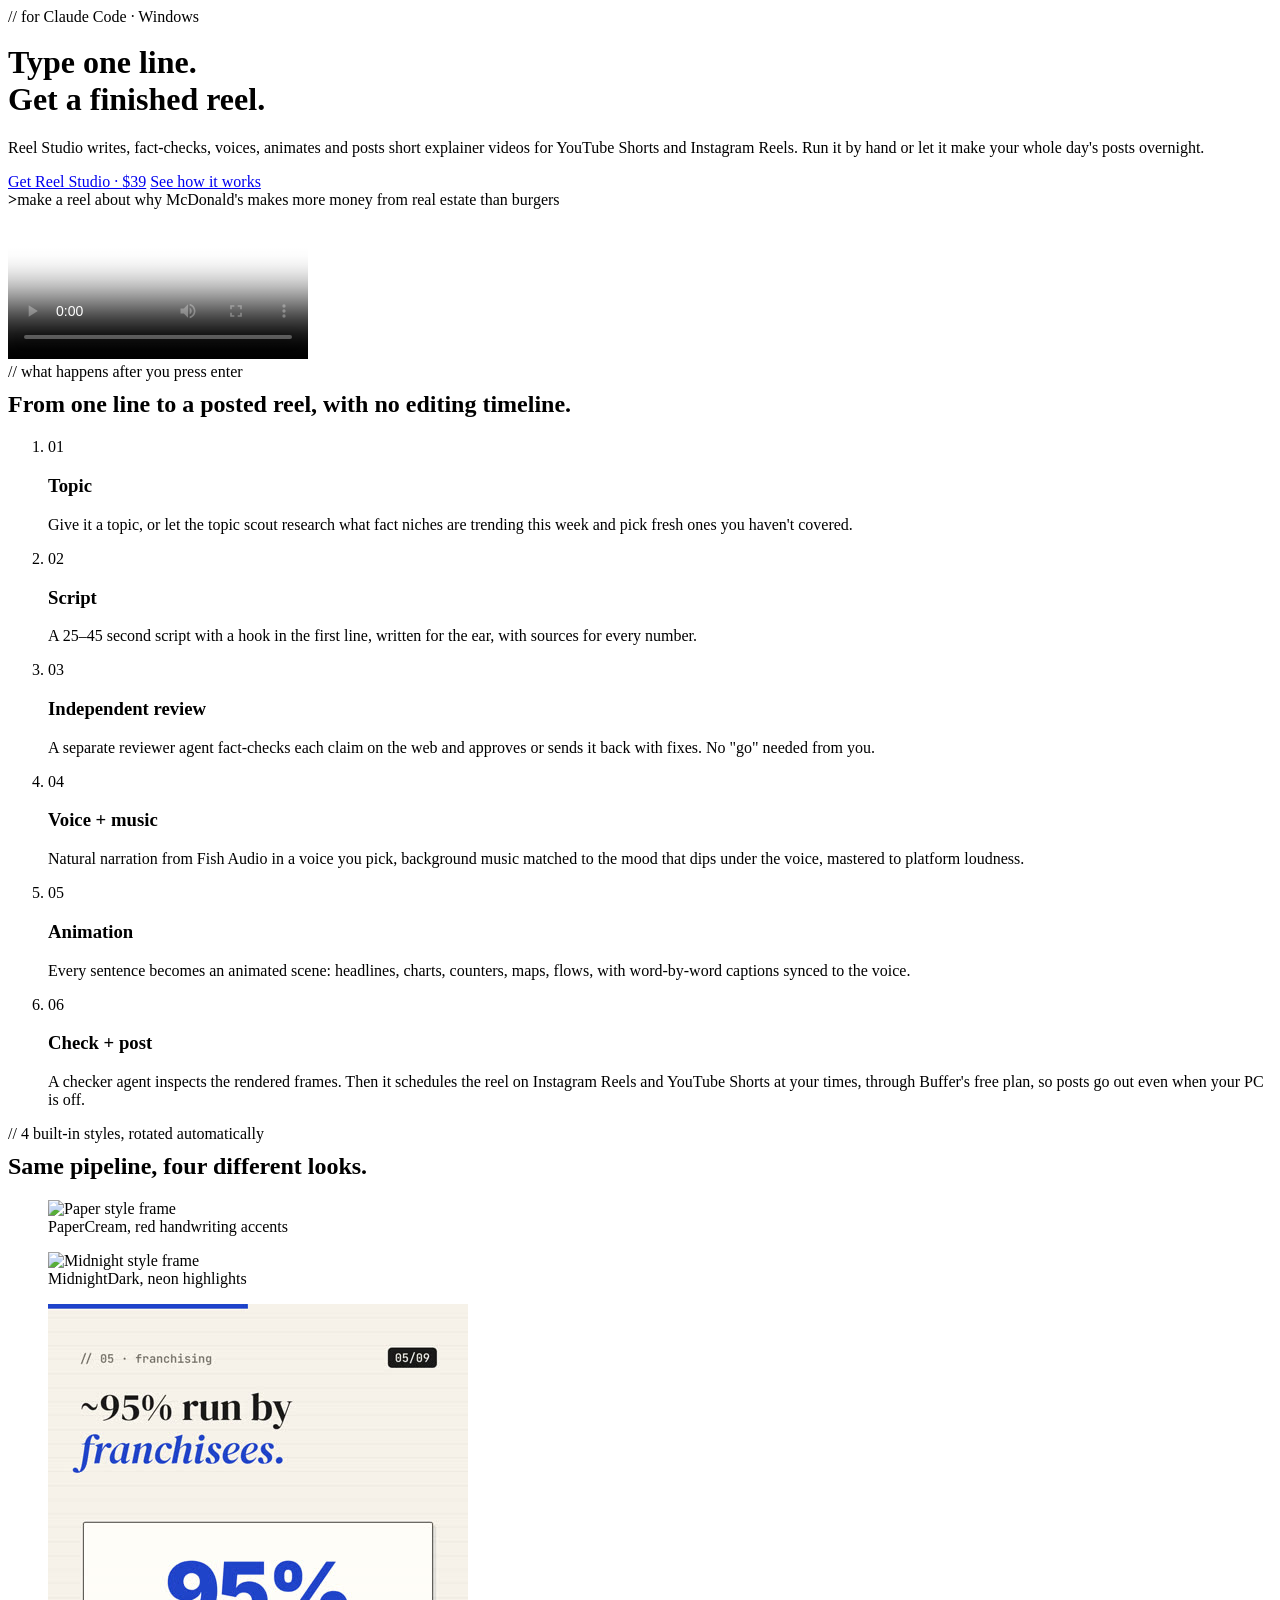
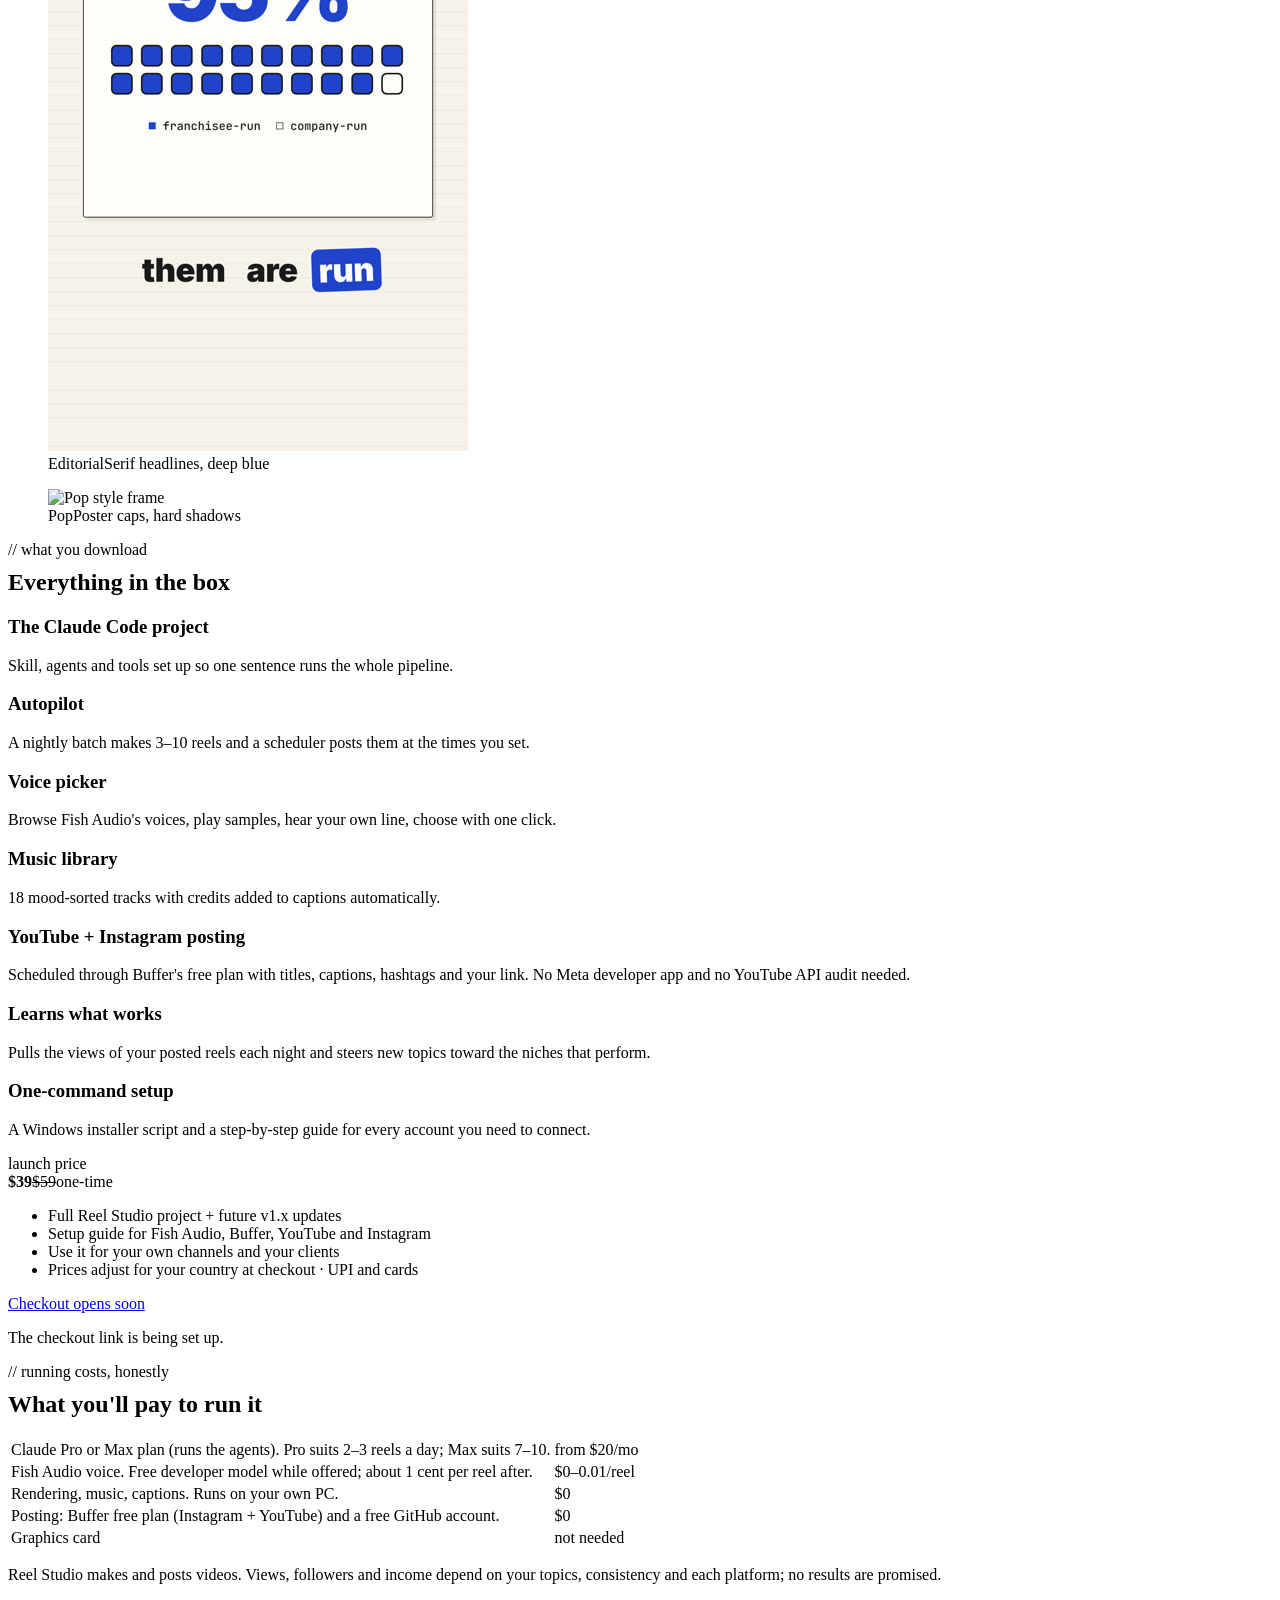
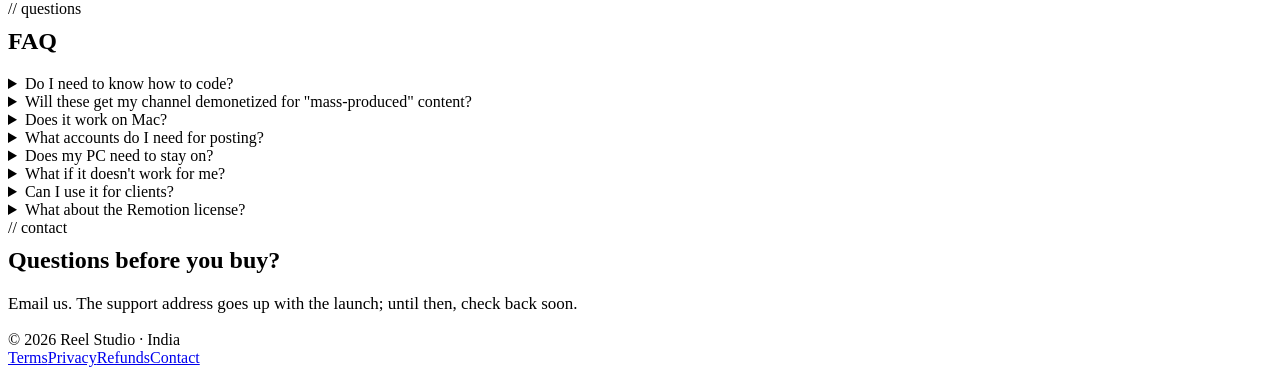
==== index.html @ 9bec73c4 "site: index.html" ====
<!doctype html>
<html lang="en">
<head>
<meta charset="utf-8">
<meta name="viewport" content="width=device-width, initial-scale=1, viewport-fit=cover">
<title>Reel Studio · one line in, finished reel out</title>
<meta name="description" content="A Claude Code system that writes, fact-checks, voices, animates and posts short explainer reels for YouTube Shorts and Instagram Reels.">
<link rel="preconnect" href="https://fonts.googleapis.com">
<link rel="stylesheet" href="https://fonts.googleapis.com/css2?family=Bricolage+Grotesque:opsz,wght@12..96,500;12..96,700;12..96,800&family=Figtree:wght@400;500;600&family=JetBrains+Mono:wght@500&display=swap">
<link rel="stylesheet" href="style.css">
</head>
<body>


<div class="wrap">
  <header class="hero">
    <div>
      <span class="tag">// for Claude Code · Windows</span>
      <h1 style="margin-top:18px">Type one line.<br>Get a <span class="hand">finished reel</span>.</h1>
      <p class="lede">Reel Studio writes, fact-checks, voices, animates and posts short explainer videos for YouTube Shorts and Instagram Reels. Run it by hand or let it make your whole day's posts overnight.</p>
      <div class="ctas">
        <a class="btn primary" id="buy" href="#pricing">Get Reel Studio · <span class="price-inline">$39</span></a>
        <a class="btn" href="#how">See how it works</a>
      </div>
      <div class="prompt"><b>&gt;</b><span>make a reel about why McDonald's makes more money from real estate than burgers</span></div>
    </div>
    <div class="phone" aria-label="Example reel made with Reel Studio">
      <video src="demo.mp4" poster="poster.jpg" controls playsinline preload="metadata"></video>
    </div>
  </header>

  <section id="how">
    <span class="mono">// what happens after you press enter</span>
    <h2 style="margin-top:10px">From one line to a posted reel, with no editing timeline.</h2>
    <ol class="steps">
      <li><span class="n">01</span><h3>Topic</h3><p>Give it a topic, or let the topic scout research what fact niches are trending this week and pick fresh ones you haven't covered.</p></li>
      <li><span class="n">02</span><h3>Script</h3><p>A 25–45 second script with a hook in the first line, written for the ear, with sources for every number.</p></li>
      <li><span class="n">03</span><h3>Independent review</h3><p>A separate reviewer agent fact-checks each claim on the web and approves or sends it back with fixes. No "go" needed from you.</p></li>
      <li><span class="n">04</span><h3>Voice + music</h3><p>Natural narration from Fish Audio in a voice you pick, background music matched to the mood that dips under the voice, mastered to platform loudness.</p></li>
      <li><span class="n">05</span><h3>Animation</h3><p>Every sentence becomes an animated scene: headlines, charts, counters, maps, flows, with word-by-word captions synced to the voice.</p></li>
      <li><span class="n">06</span><h3>Check + post</h3><p>A checker agent inspects the rendered frames. Then it schedules the reel on Instagram Reels and YouTube Shorts at your times, through Buffer's free plan, so posts go out even when your PC is off.</p></li>
    </ol>
  </section>

  <section>
    <span class="mono">// 4 built-in styles, rotated automatically</span>
    <h2 style="margin-top:10px">Same pipeline, four different looks.</h2>
    <div class="styles">
      <figure><img alt="Paper style frame" src="paper.jpg" loading="lazy"><figcaption>Paper<span>Cream, red handwriting accents</span></figcaption></figure>
      <figure><img alt="Midnight style frame" src="midnight.jpg" loading="lazy"><figcaption>Midnight<span>Dark, neon highlights</span></figcaption></figure>
      <figure><img alt="Editorial style frame" src="editorial.jpg" loading="lazy"><figcaption>Editorial<span>Serif headlines, deep blue</span></figcaption></figure>
      <figure><img alt="Pop style frame" src="pop.jpg" loading="lazy"><figcaption>Pop<span>Poster caps, hard shadows</span></figcaption></figure>
    </div>
  </section>

  <section>
    <span class="mono">// what you download</span>
    <h2 style="margin-top:10px">Everything in the box</h2>
    <div class="box">
      <div><h3>The Claude Code project</h3><p>Skill, agents and tools set up so one sentence runs the whole pipeline.</p></div>
      <div><h3>Autopilot</h3><p>A nightly batch makes 3–10 reels and a scheduler posts them at the times you set.</p></div>
      <div><h3>Voice picker</h3><p>Browse Fish Audio's voices, play samples, hear your own line, choose with one click.</p></div>
      <div><h3>Music library</h3><p>18 mood-sorted tracks with credits added to captions automatically.</p></div>
      <div><h3>YouTube + Instagram posting</h3><p>Scheduled through Buffer's free plan with titles, captions, hashtags and your link. No Meta developer app and no YouTube API audit needed.</p></div>
      <div><h3>Learns what works</h3><p>Pulls the views of your posted reels each night and steers new topics toward the niches that perform.</p></div>
      <div><h3>One-command setup</h3><p>A Windows installer script and a step-by-step guide for every account you need to connect.</p></div>
    </div>
  </section>

  <section id="pricing">
    <div class="price-wrap">
      <div class="card">
        <span class="tag">launch price</span>
        <div class="amount"><strong>$39</strong><s>$59</s><span class="note">one-time</span></div>
        <ul>
          <li>Full Reel Studio project + future v1.x updates</li>
          <li>Setup guide for Fish Audio, Buffer, YouTube and Instagram</li>
          <li>Use it for your own channels and your clients</li>
          <li>Prices adjust for your country at checkout · UPI and cards</li>
        </ul>
        <a class="btn primary" id="buy2" href="#pricing" style="justify-content:center">Get Reel Studio</a>
        <p class="note" id="buy-note">Secure checkout. Instant download after payment. <a href="refund.html">7-day refund policy</a>.</p>
      </div>
      <div>
        <span class="mono">// running costs, honestly</span>
        <h2 style="margin-top:10px">What you'll pay to run it</h2>
        <table class="costs">
          <tr><td>Claude Pro or Max plan (runs the agents). Pro suits 2–3 reels a day; Max suits 7–10.</td><td>from $20/mo</td></tr>
          <tr><td>Fish Audio voice. Free developer model while offered; about 1 cent per reel after.</td><td>$0–0.01/reel</td></tr>
          <tr><td>Rendering, music, captions. Runs on your own PC.</td><td>$0</td></tr>
          <tr><td>Posting: Buffer free plan (Instagram + YouTube) and a free GitHub account.</td><td>$0</td></tr>
          <tr><td>Graphics card</td><td>not needed</td></tr>
        </table>
        <p class="note" style="margin-top:16px">Reel Studio makes and posts videos. Views, followers and income depend on your topics, consistency and each platform; no results are promised.</p>
      </div>
    </div>
  </section>

  <section>
    <span class="mono">// questions</span>
    <h2 style="margin-top:10px">FAQ</h2>
    <div style="margin-top:20px">
      <details><summary>Do I need to know how to code?</summary><p>No. You run one setup script, paste a few keys, and talk to Claude Code in plain English. Knowing a little helps if you want to design your own scene styles.</p></details>
      <details><summary>Will these get my channel demonetized for "mass-produced" content?</summary><p>YouTube's inauthentic-content rules target templated, repetitive videos. Reel Studio researches each topic, rotates four visual styles, varies scene layouts and music, and has a reviewer reject weak or repeated scripts. Posting fewer, better reels on YouTube (3–4 a day) and more on Instagram is the default setting.</p></details>
      <details><summary>Does it work on Mac?</summary><p>Version 1 is built and tested for Windows 10/11. The core runs anywhere Node and Python run, but the installer and scheduler are Windows-only for now.</p></details>
      <details><summary>What accounts do I need for posting?</summary><p>A free Buffer account with your Instagram Professional (Creator or Business) account and YouTube channel connected, plus a free GitHub account that hosts the videos for Buffer to pick up. No Facebook developer app and no YouTube API audit.</p></details>
      <details><summary>Does my PC need to stay on?</summary><p>Only while the nightly batch makes the reels (about 20–40 minutes per reel). Buffer posts them later at your times, with your PC off.</p></details>
      <details><summary>What if it doesn't work for me?</summary><p>Email us and we'll help you get it running. If we can't, you get a full refund within 7 days of purchase. See the <a href="refund.html">refund policy</a>.</p></details>
      <details><summary>Can I use it for clients?</summary><p>Yes. Videos you make are yours. The license covers one creator or a team of up to 3; you can't resell or share the system itself.</p></details>
      <details><summary>What about the Remotion license?</summary><p>Remotion, the animation engine, is free for individuals and companies of up to 3 people. Larger companies need their own Remotion license.</p></details>
    </div>
  </section>

  <section id="contact">
    <span class="mono">// contact</span>
    <h2 style="margin-top:10px">Questions before you buy?</h2>
    <p class="note" style="margin-top:12px;font-size:17px">Email us. The support address goes up with the launch; until then, check back soon.</p>
  </section>

  <footer><span>© 2026 Reel Studio · India</span><nav><a href="terms.html">Terms</a><a href="privacy.html">Privacy</a><a href="refund.html">Refunds</a><a href="#contact">Contact</a></nav></footer>
</div>

<script>
// Set the checkout link here once the product is live.
const CHECKOUT_URL = "CHECKOUT_URL_HERE";
const live = /^https:\/\//.test(CHECKOUT_URL);
for (const id of ["buy", "buy2"]) {
  const a = document.getElementById(id);
  if (live) { a.href = CHECKOUT_URL; a.target = "_blank"; a.rel = "noopener"; }
  else if (id === "buy2") { a.setAttribute("aria-disabled", "true"); a.textContent = "Checkout opens soon"; }
}
if (!live) document.getElementById("buy-note").textContent = "The checkout link is being set up.";
</script>
</body>
</html>
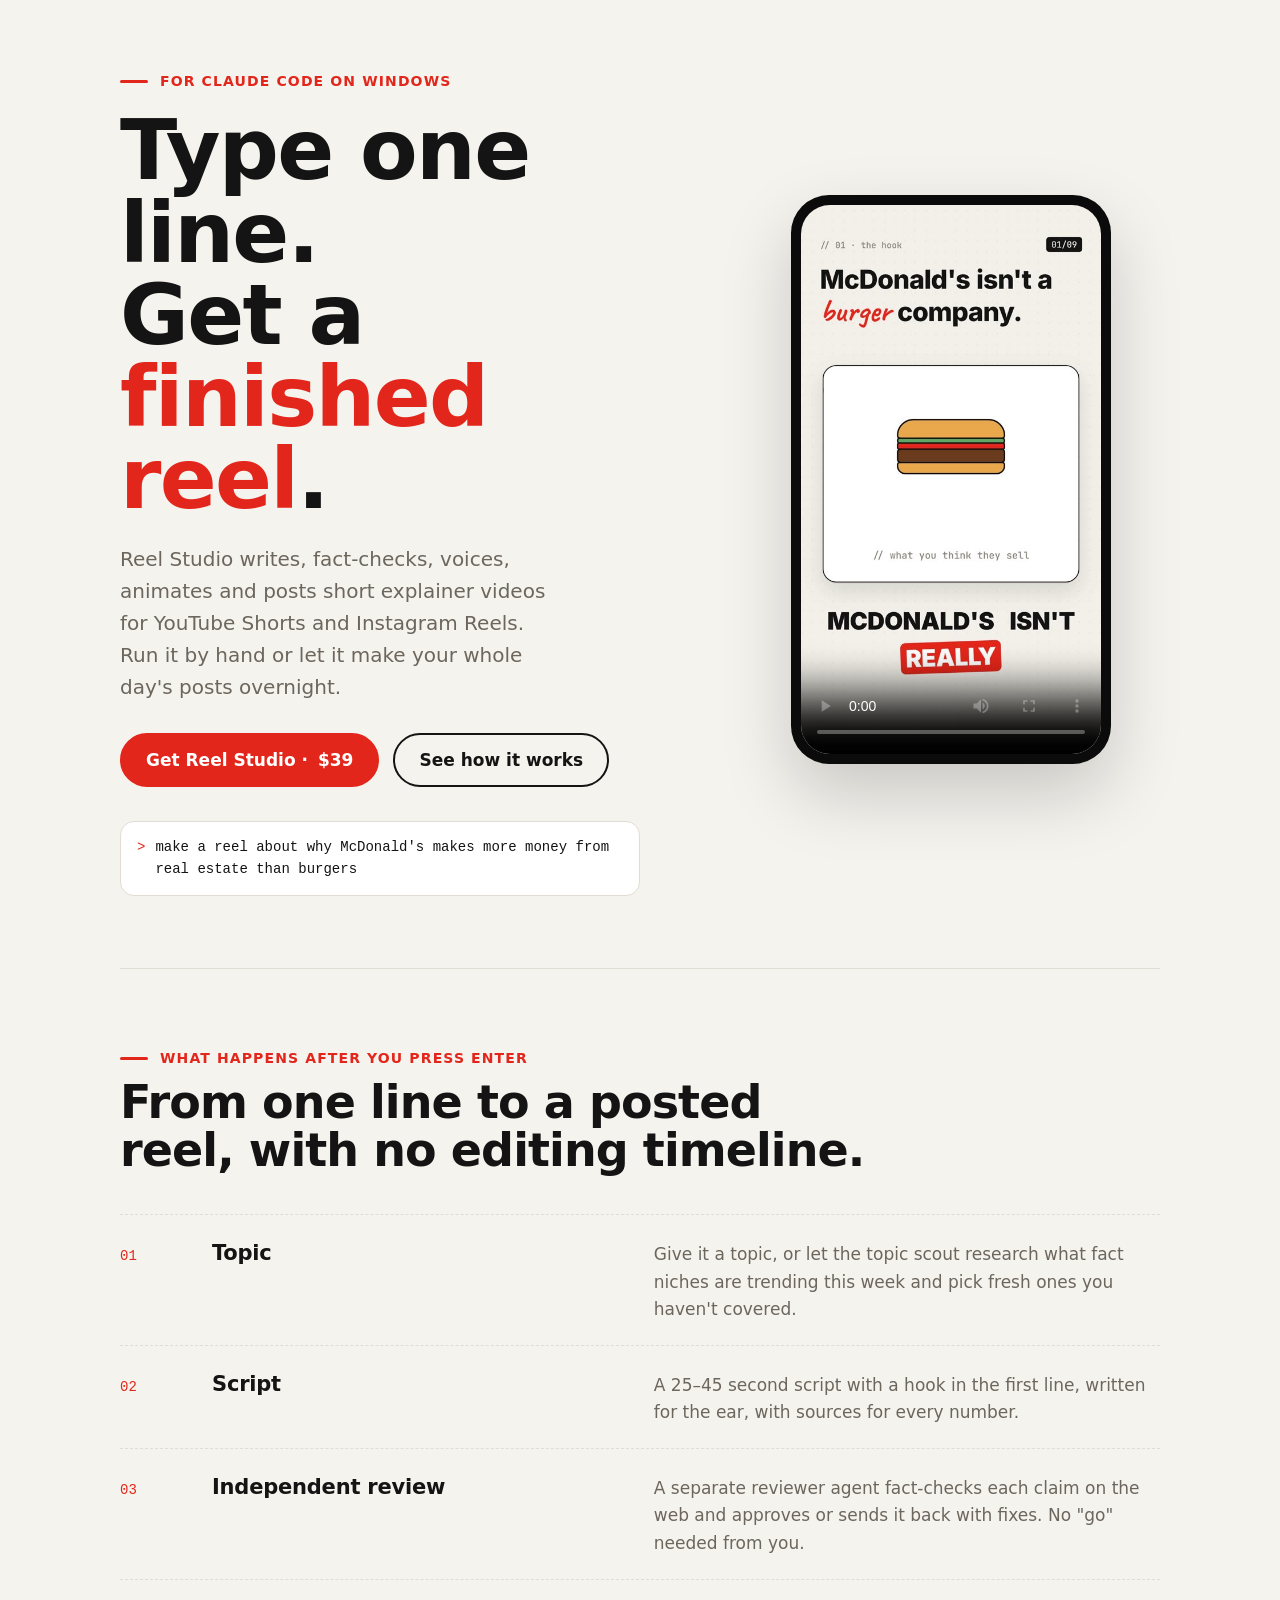
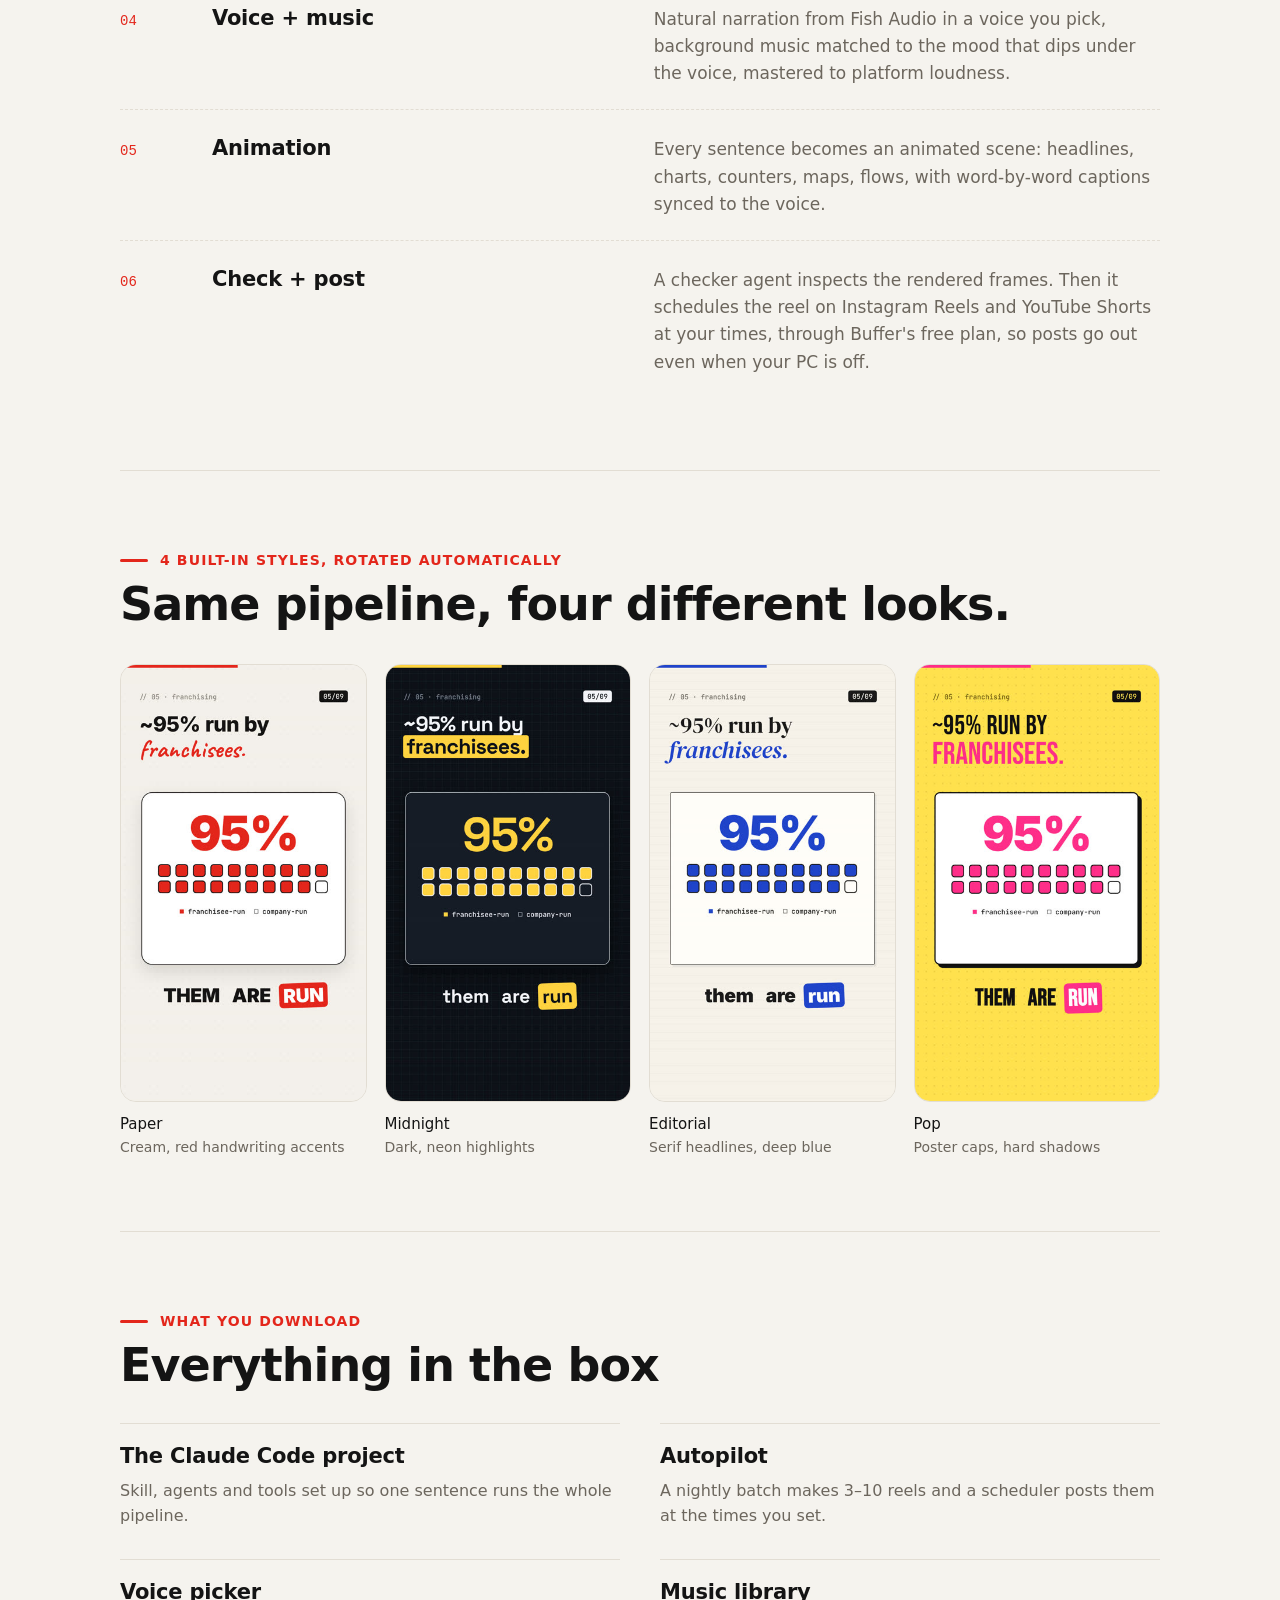
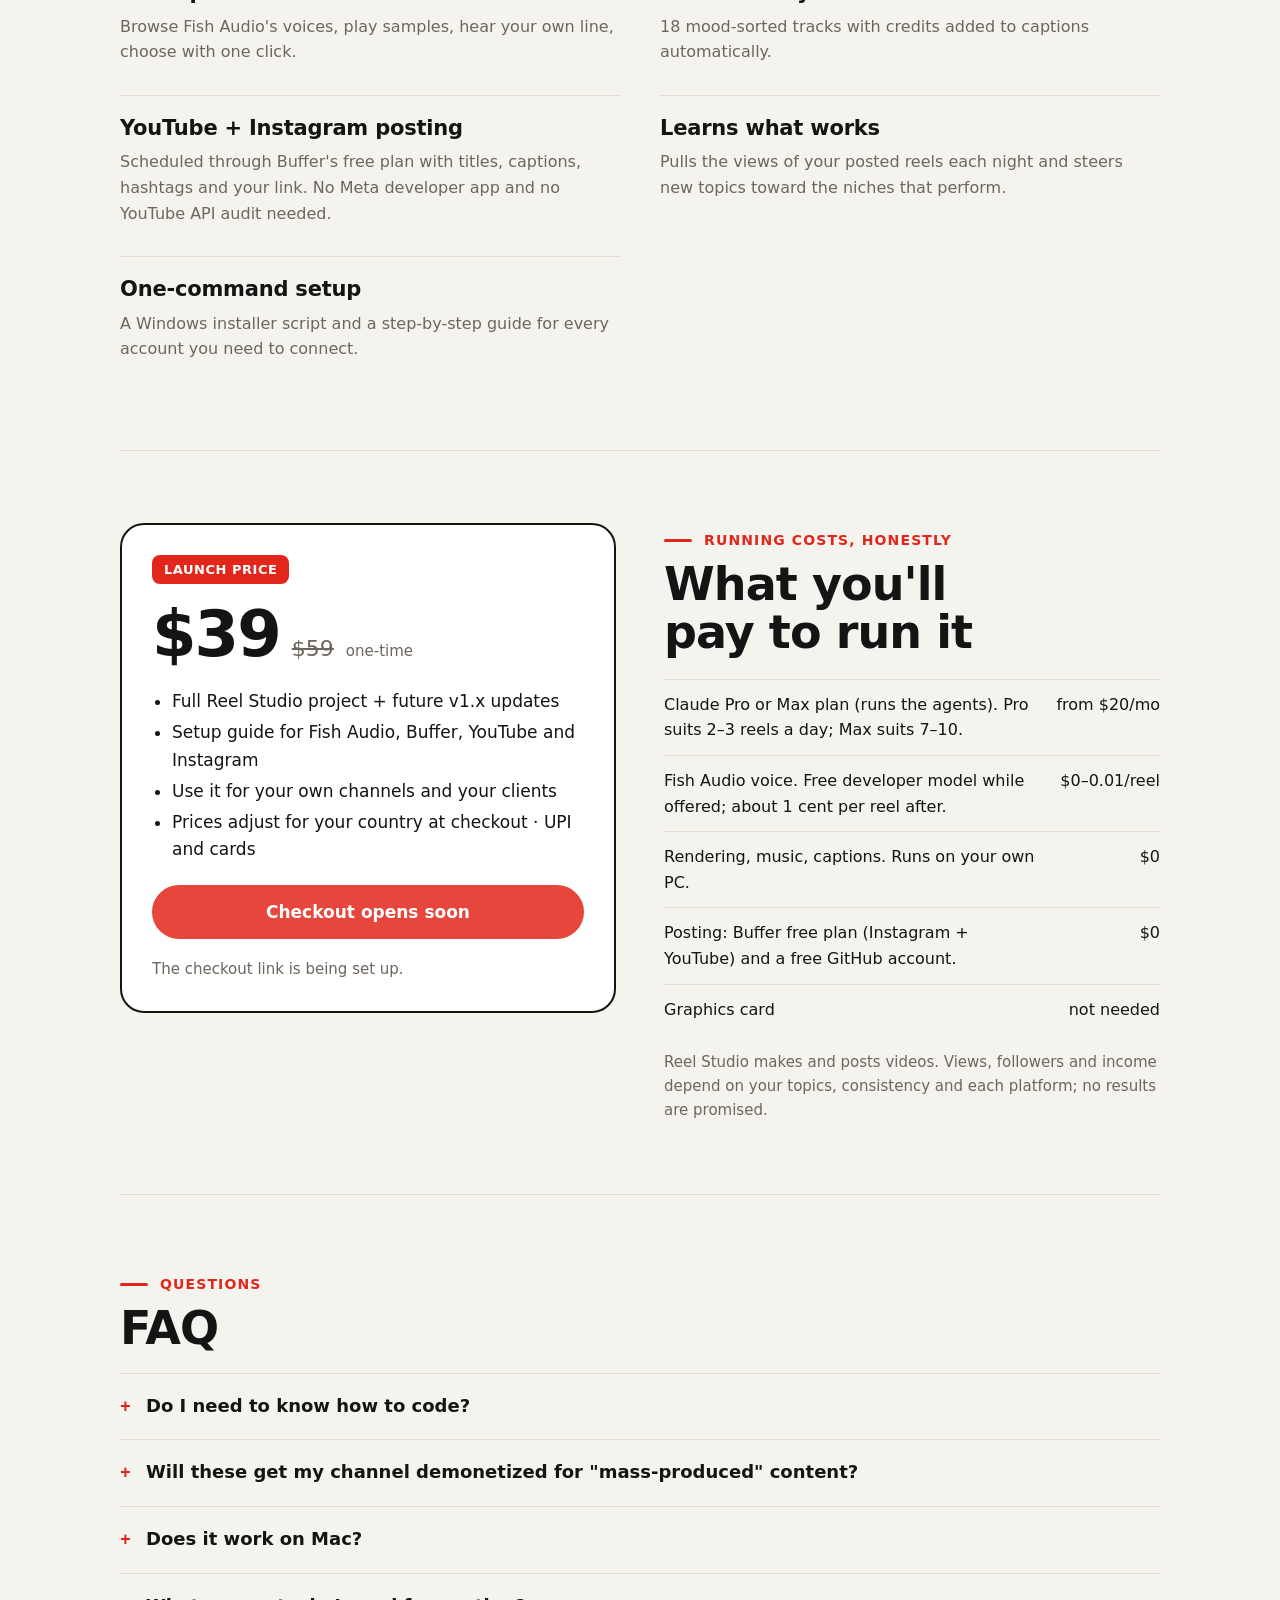
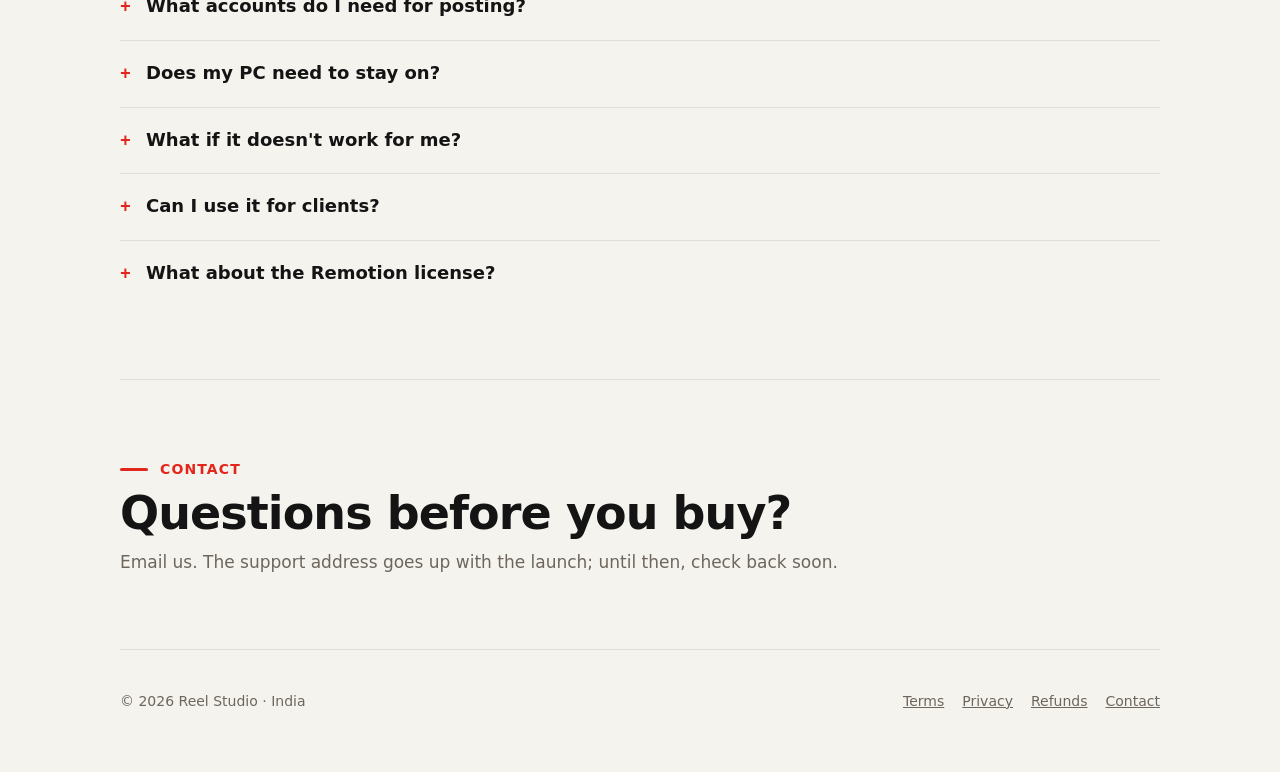
==== commit 48d75b66: "site: new section labels" ====
--- a/index.html
+++ b/index.html
@@ -15,7 +15,7 @@
 <div class="wrap">
   <header class="hero">
     <div>
-      <span class="tag">// for Claude Code · Windows</span>
+      <span class="eyebrow">For Claude Code on Windows</span>
       <h1 style="margin-top:18px">Type one line.<br>Get a <span class="hand">finished reel</span>.</h1>
       <p class="lede">Reel Studio writes, fact-checks, voices, animates and posts short explainer videos for YouTube Shorts and Instagram Reels. Run it by hand or let it make your whole day's posts overnight.</p>
       <div class="ctas">
@@ -30,7 +30,7 @@
   </header>
 
   <section id="how">
-    <span class="mono">// what happens after you press enter</span>
+    <span class="eyebrow">What happens after you press enter</span>
     <h2 style="margin-top:10px">From one line to a posted reel, with no editing timeline.</h2>
     <ol class="steps">
       <li><span class="n">01</span><h3>Topic</h3><p>Give it a topic, or let the topic scout research what fact niches are trending this week and pick fresh ones you haven't covered.</p></li>
@@ -43,7 +43,7 @@
   </section>
 
   <section>
-    <span class="mono">// 4 built-in styles, rotated automatically</span>
+    <span class="eyebrow">4 built-in styles, rotated automatically</span>
     <h2 style="margin-top:10px">Same pipeline, four different looks.</h2>
     <div class="styles">
       <figure><img alt="Paper style frame" src="paper.jpg" loading="lazy"><figcaption>Paper<span>Cream, red handwriting accents</span></figcaption></figure>
@@ -54,7 +54,7 @@
   </section>
 
   <section>
-    <span class="mono">// what you download</span>
+    <span class="eyebrow">What you download</span>
     <h2 style="margin-top:10px">Everything in the box</h2>
     <div class="box">
       <div><h3>The Claude Code project</h3><p>Skill, agents and tools set up so one sentence runs the whole pipeline.</p></div>
@@ -70,7 +70,7 @@
   <section id="pricing">
     <div class="price-wrap">
       <div class="card">
-        <span class="tag">launch price</span>
+        <span class="badge">Launch price</span>
         <div class="amount"><strong>$39</strong><s>$59</s><span class="note">one-time</span></div>
         <ul>
           <li>Full Reel Studio project + future v1.x updates</li>
@@ -82,7 +82,7 @@
         <p class="note" id="buy-note">Secure checkout. Instant download after payment. <a href="refund.html">7-day refund policy</a>.</p>
       </div>
       <div>
-        <span class="mono">// running costs, honestly</span>
+        <span class="eyebrow">Running costs, honestly</span>
         <h2 style="margin-top:10px">What you'll pay to run it</h2>
         <table class="costs">
           <tr><td>Claude Pro or Max plan (runs the agents). Pro suits 2–3 reels a day; Max suits 7–10.</td><td>from $20/mo</td></tr>
@@ -97,7 +97,7 @@
   </section>
 
   <section>
-    <span class="mono">// questions</span>
+    <span class="eyebrow">Questions</span>
     <h2 style="margin-top:10px">FAQ</h2>
     <div style="margin-top:20px">
       <details><summary>Do I need to know how to code?</summary><p>No. You run one setup script, paste a few keys, and talk to Claude Code in plain English. Knowing a little helps if you want to design your own scene styles.</p></details>
@@ -112,7 +112,7 @@
   </section>
 
   <section id="contact">
-    <span class="mono">// contact</span>
+    <span class="eyebrow">Contact</span>
     <h2 style="margin-top:10px">Questions before you buy?</h2>
     <p class="note" style="margin-top:12px;font-size:17px">Email us. The support address goes up with the launch; until then, check back soon.</p>
   </section>
--- a/style.css
+++ b/style.css
@@ -0,0 +1,92 @@
+/* Layout: a single scrolling "reel" — phone-framed demo up top, then the pipeline as a numbered timeline, styles strip, box contents, pricing card, FAQ */
+:root{
+  --bg:#F5F3EE; --surface:#FFFFFF; --ink:#141414; --muted:#6C665D; --line:#E2DDD3; --signal:#E3261B; --signal-ink:#FFFFFF; --chip:#EEEAE2;
+  --display:"Bricolage Grotesque", "Arial Narrow", system-ui, sans-serif;
+  --body:"Figtree", system-ui, -apple-system, "Segoe UI", sans-serif;
+  --mono:"JetBrains Mono", ui-monospace, Consolas, monospace;
+}
+@media (prefers-color-scheme: dark){:root:not([data-theme="light"]){
+  --bg:#121212; --surface:#1B1B1A; --ink:#F2EFE9; --muted:#A39D93; --line:#2C2B29; --signal:#FF4A3D; --signal-ink:#140504; --chip:#24231F; color-scheme:dark}}
+:root[data-theme="dark"]{--bg:#121212; --surface:#1B1B1A; --ink:#F2EFE9; --muted:#A39D93; --line:#2C2B29; --signal:#FF4A3D; --signal-ink:#140504; --chip:#24231F; color-scheme:dark}
+*{box-sizing:border-box}
+body{background:var(--bg); color:var(--ink); font:400 17px/1.6 var(--body); padding-left:max(16px, env(safe-area-inset-left,0px)); padding-right:max(16px, env(safe-area-inset-right,0px))}
+.wrap{max-width:1040px; margin:0 auto}
+a{color:inherit}
+.mono{font-family:var(--mono); font-size:13px; letter-spacing:.02em; color:var(--muted)}
+h1,h2,h3{font-family:var(--display); text-wrap:balance; margin:0; letter-spacing:-.02em}
+h1{font-size:clamp(44px, 7vw, 84px); line-height:.98; font-weight:800}
+h2{font-size:clamp(30px, 4.2vw, 46px); line-height:1.05; font-weight:800}
+h3{font-size:21px; font-weight:700; letter-spacing:-.01em}
+p{margin:0}
+.hand{color:var(--signal)}
+section{padding-block:72px; border-top:1px solid var(--line)}
+/* hero */
+.hero{display:grid; grid-template-columns:minmax(0,1.15fr) minmax(0,.85fr); gap:56px; align-items:center; padding-block:56px 72px; border-top:0}
+.hero .lede{font-size:20px; color:var(--muted); max-width:34ch; margin-top:22px}
+.hero .ctas{display:flex; gap:14px; flex-wrap:wrap; align-items:center; margin-top:30px}
+.btn{display:inline-flex; align-items:center; gap:10px; font:600 17px var(--body); padding:15px 24px; border-radius:999px; text-decoration:none; border:2px solid var(--ink); cursor:pointer}
+.btn.primary{background:var(--signal); border-color:var(--signal); color:var(--signal-ink)}
+.btn:focus-visible{outline:3px solid var(--ink); outline-offset:3px}
+.btn[aria-disabled="true"]{opacity:.85; cursor:default}
+.prompt{margin-top:34px; background:var(--surface); border:1px solid var(--line); border-radius:14px; padding:14px 16px; font-family:var(--mono); font-size:14px; display:flex; gap:10px; align-items:baseline; max-width:520px}
+.prompt b{color:var(--signal); font-weight:500}
+.phone{justify-self:center; width:min(320px,100%); aspect-ratio:9/16; max-width:100%; border-radius:38px; background:#0B0B0B; padding:10px; box-shadow:0 30px 70px rgba(0,0,0,.18)}
+.phone video{width:100%; height:100%; object-fit:cover; border-radius:29px; display:block; background:#000}
+.tag{display:inline-block; font-family:var(--mono); font-size:12px; padding:5px 10px; border-radius:999px; background:var(--chip); color:var(--muted)}
+/* pipeline */
+.steps{list-style:none; padding:0; margin:40px 0 0; display:grid; gap:0}
+.steps li{display:grid; grid-template-columns:72px minmax(0,1fr) minmax(0,1.2fr); gap:20px; padding:22px 0; border-top:1px dashed var(--line); align-items:baseline}
+.steps .n{font-family:var(--mono); color:var(--signal); font-size:14px}
+.steps p{color:var(--muted)}
+/* styles */
+.styles{display:grid; grid-template-columns:repeat(4,minmax(0,1fr)); gap:18px; margin-top:36px}
+.styles figure{margin:0}
+.styles img{width:100%; border-radius:16px; border:1px solid var(--line); display:block; aspect-ratio:9/16; object-fit:cover}
+.styles figcaption{margin-top:10px; font-size:15px} .styles figcaption span{display:block; color:var(--muted); font-size:14px}
+/* box */
+.box{display:grid; grid-template-columns:repeat(2,minmax(0,1fr)); gap:14px 40px; margin-top:34px}
+.box div{padding:16px 0; border-top:1px solid var(--line)}
+.box p{color:var(--muted); font-size:16px; margin-top:4px}
+/* pricing */
+.price-wrap{display:grid; grid-template-columns:minmax(0,1fr) minmax(0,1fr); gap:48px; align-items:start}
+.card{background:var(--surface); border:2px solid var(--ink); border-radius:24px; padding:30px; display:grid; gap:18px}
+.amount{display:flex; align-items:baseline; gap:12px; flex-wrap:wrap}
+.amount strong{font-family:var(--display); font-size:64px; line-height:1; letter-spacing:-.03em}
+.amount s{color:var(--muted); font-size:22px}
+.card ul{margin:0; padding-left:20px; color:var(--ink)} .card li{margin:4px 0}
+.costs{width:100%; border-collapse:collapse; font-size:16px; margin-top:22px}
+.costs td{padding:12px 0; border-top:1px solid var(--line); vertical-align:top}
+.costs td:last-child{text-align:right; font-variant-numeric:tabular-nums; white-space:nowrap; padding-left:14px}
+.note{color:var(--muted); font-size:15px}
+/* faq */
+details{border-top:1px solid var(--line); padding:18px 0}
+summary{cursor:pointer; font-weight:600; font-size:18px; list-style:none} summary::-webkit-details-marker{display:none}
+summary::before{content:"+"; font-family:var(--mono); color:var(--signal); display:inline-block; width:26px}
+details[open] summary::before{content:"–"}
+details p{color:var(--muted); margin-top:10px; max-width:70ch; padding-left:26px}
+footer{padding-block:40px 60px; border-top:1px solid var(--line); color:var(--muted); font-size:14px; display:flex; justify-content:space-between; gap:16px; flex-wrap:wrap}
+@media (max-width:820px){
+  .hero{grid-template-columns:1fr; gap:36px} .phone{width:min(280px,100%)}
+  .steps li{grid-template-columns:44px minmax(0,1fr)} .steps li p{grid-column:2}
+  .styles{grid-template-columns:repeat(2,minmax(0,1fr))}
+  .box,.price-wrap{grid-template-columns:1fr}
+}
+@media (prefers-reduced-motion:reduce){*{scroll-behavior:auto}}
+
+/* policy pages */
+.doc{max-width:760px; margin:0 auto; padding-block:40px 20px}
+.doc h1{font-size:clamp(36px,5vw,54px)}
+.doc h2{font-size:24px; margin-top:34px}
+.doc p,.doc li{color:var(--ink); margin-top:12px}
+.doc ul{padding-left:22px}
+.doc .updated{color:var(--muted); margin-top:10px; font-size:15px}
+.top{display:flex; justify-content:space-between; align-items:center; padding-block:22px; gap:16px; flex-wrap:wrap}
+.top a{text-decoration:none; font-family:var(--display); font-weight:800; font-size:20px}
+.top nav{display:flex; gap:18px; font-size:15px; flex-wrap:wrap} .top nav a{font:500 15px var(--body); color:var(--muted)}
+footer nav{display:flex; gap:18px; flex-wrap:wrap} footer nav a{color:var(--muted)}
+.card .tag{justify-self:start}
+
+/* section labels */
+.eyebrow{display:inline-flex; align-items:center; gap:12px; font:600 14px/1.2 var(--body); letter-spacing:.08em; text-transform:uppercase; color:var(--signal)}
+.eyebrow::before{content:""; width:28px; height:3px; border-radius:2px; background:var(--signal); flex:none}
+.badge{justify-self:start; display:inline-block; font:700 13px/1 var(--body); letter-spacing:.04em; text-transform:uppercase; padding:8px 12px; border-radius:8px; background:var(--signal); color:var(--signal-ink)}
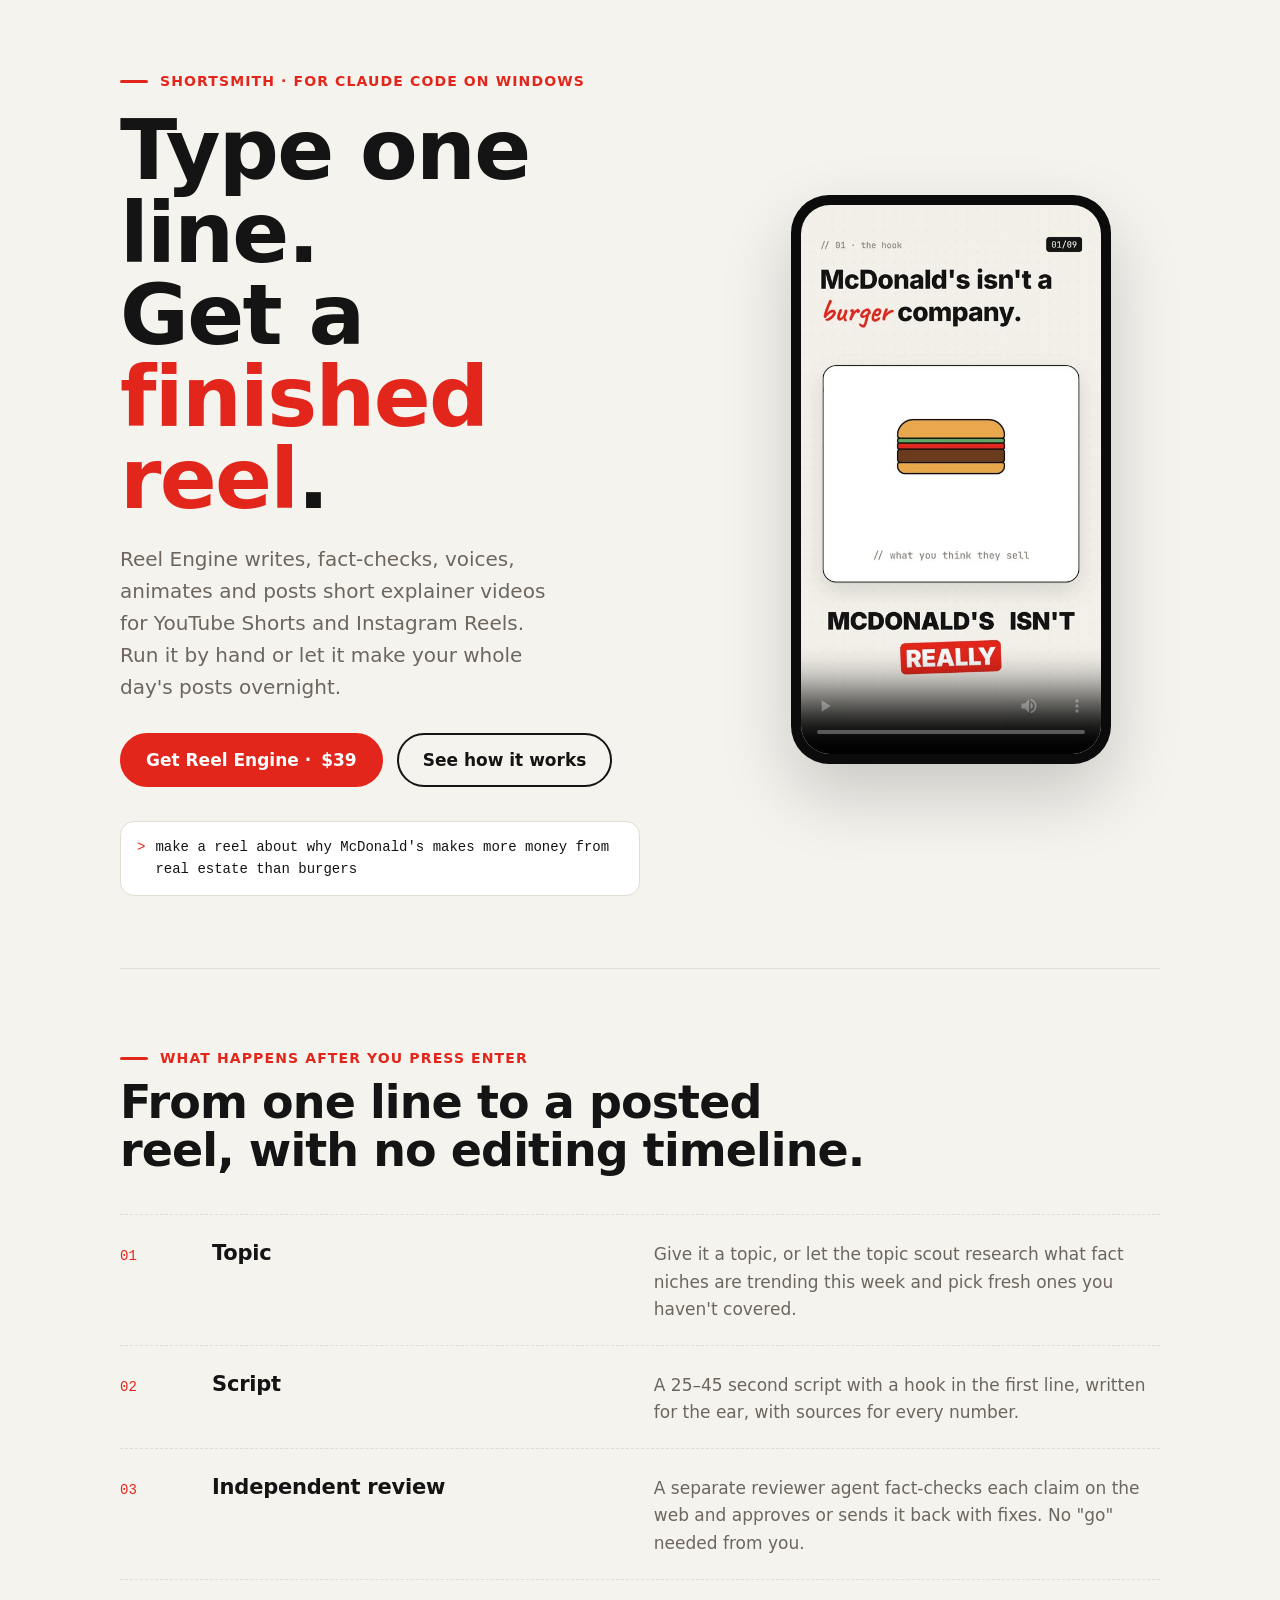
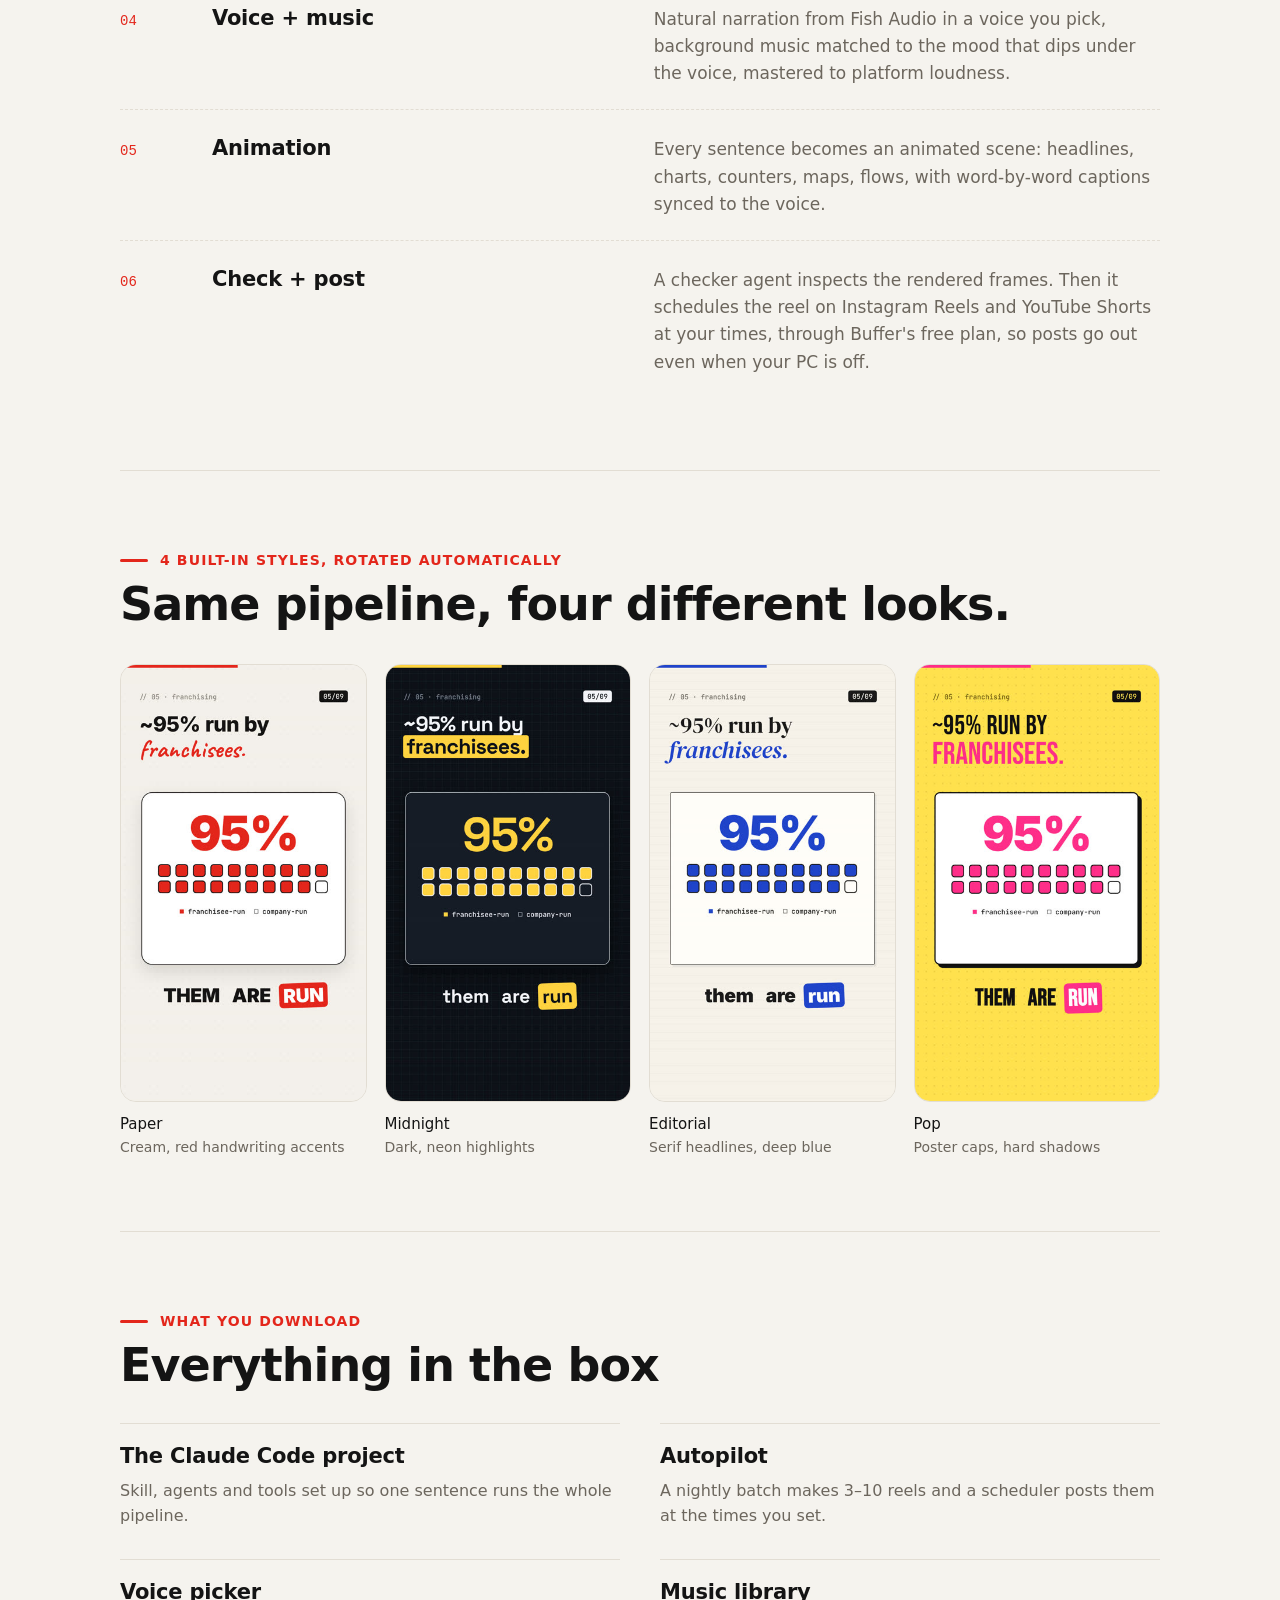
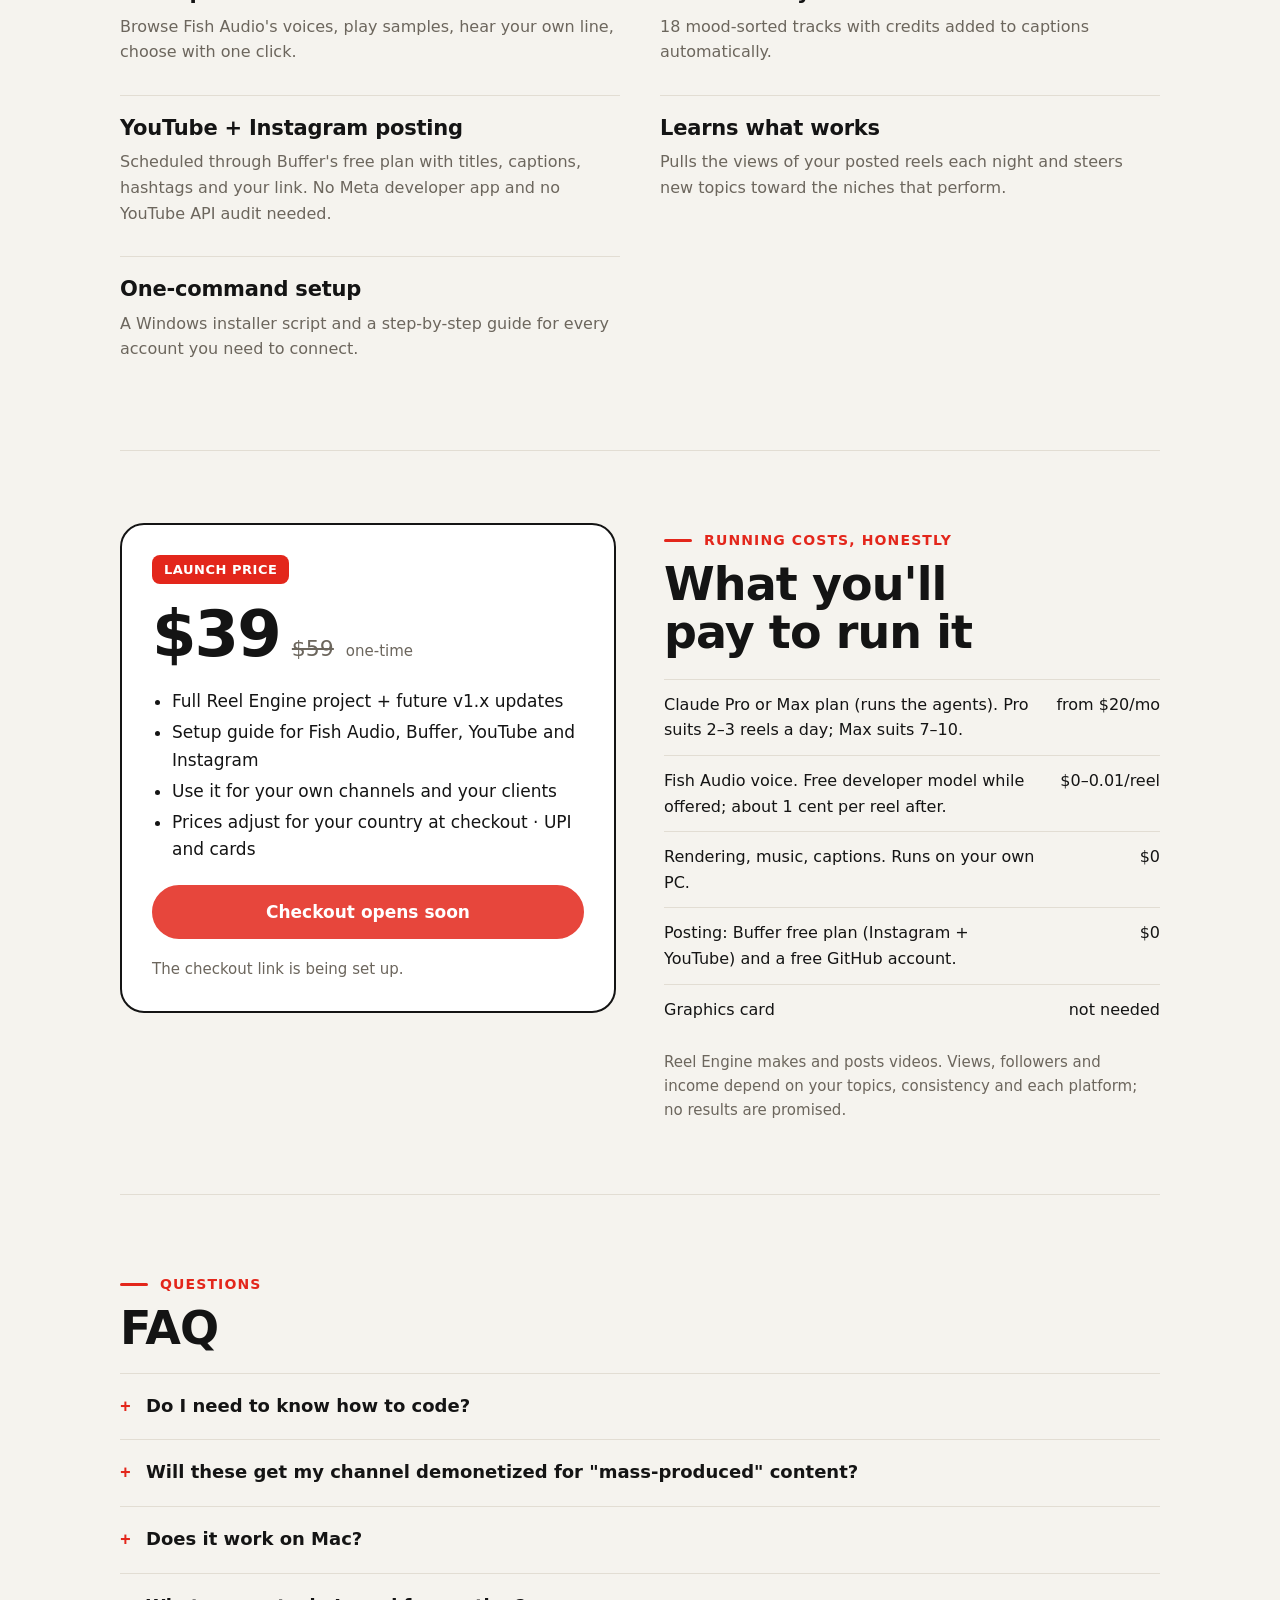
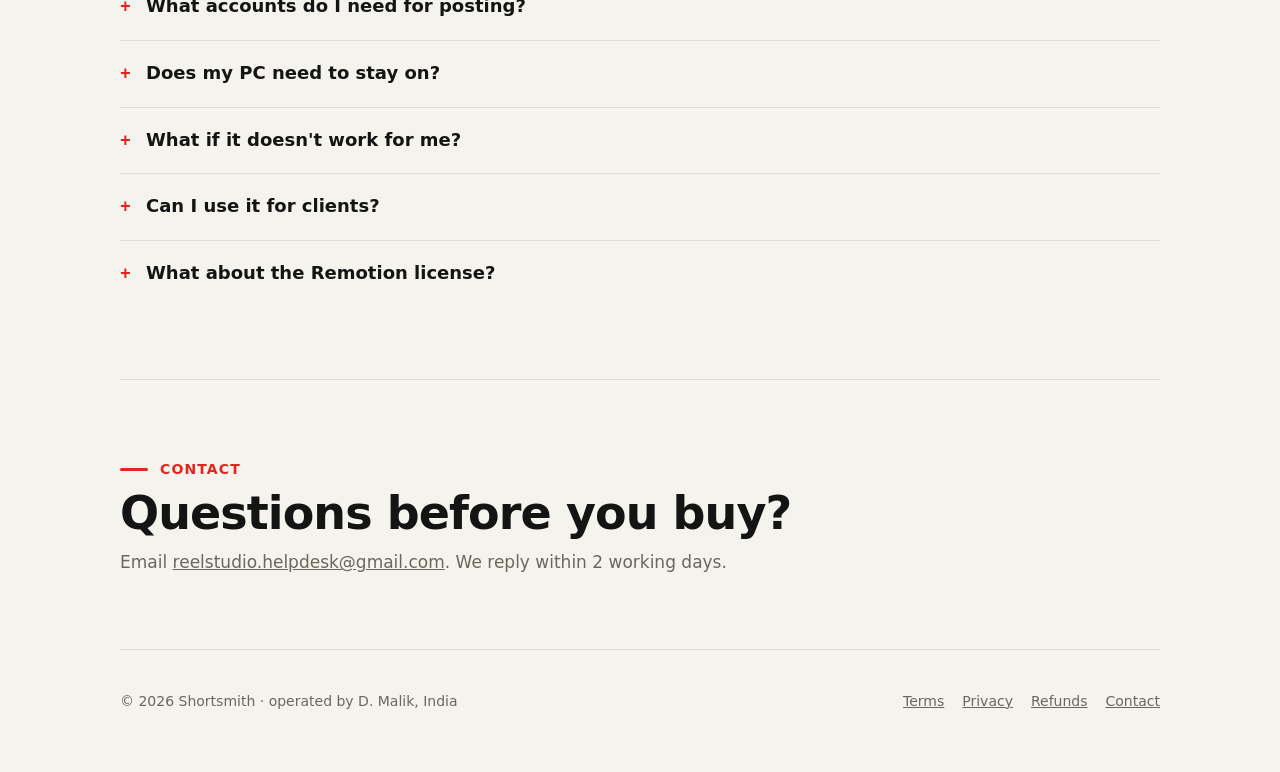
==== commit 0abe8d34: "site: Shortsmith brand, contact" ====
--- a/index.html
+++ b/index.html
@@ -3,7 +3,7 @@
 <head>
 <meta charset="utf-8">
 <meta name="viewport" content="width=device-width, initial-scale=1, viewport-fit=cover">
-<title>Reel Studio · one line in, finished reel out</title>
+<title>Reel Engine by Shortsmith · one line in, finished reel out</title>
 <meta name="description" content="A Claude Code system that writes, fact-checks, voices, animates and posts short explainer reels for YouTube Shorts and Instagram Reels.">
 <link rel="preconnect" href="https://fonts.googleapis.com">
 <link rel="stylesheet" href="https://fonts.googleapis.com/css2?family=Bricolage+Grotesque:opsz,wght@12..96,500;12..96,700;12..96,800&family=Figtree:wght@400;500;600&family=JetBrains+Mono:wght@500&display=swap">
@@ -15,16 +15,16 @@
 <div class="wrap">
   <header class="hero">
     <div>
-      <span class="eyebrow">For Claude Code on Windows</span>
+      <span class="eyebrow">Shortsmith · For Claude Code on Windows</span>
       <h1 style="margin-top:18px">Type one line.<br>Get a <span class="hand">finished reel</span>.</h1>
-      <p class="lede">Reel Studio writes, fact-checks, voices, animates and posts short explainer videos for YouTube Shorts and Instagram Reels. Run it by hand or let it make your whole day's posts overnight.</p>
+      <p class="lede">Reel Engine writes, fact-checks, voices, animates and posts short explainer videos for YouTube Shorts and Instagram Reels. Run it by hand or let it make your whole day's posts overnight.</p>
       <div class="ctas">
-        <a class="btn primary" id="buy" href="#pricing">Get Reel Studio · <span class="price-inline">$39</span></a>
+        <a class="btn primary" id="buy" href="#pricing">Get Reel Engine · <span class="price-inline">$39</span></a>
         <a class="btn" href="#how">See how it works</a>
       </div>
       <div class="prompt"><b>&gt;</b><span>make a reel about why McDonald's makes more money from real estate than burgers</span></div>
     </div>
-    <div class="phone" aria-label="Example reel made with Reel Studio">
+    <div class="phone" aria-label="Example reel made with Reel Engine">
       <video src="demo.mp4" poster="poster.jpg" controls playsinline preload="metadata"></video>
     </div>
   </header>
@@ -73,12 +73,12 @@
         <span class="badge">Launch price</span>
         <div class="amount"><strong>$39</strong><s>$59</s><span class="note">one-time</span></div>
         <ul>
-          <li>Full Reel Studio project + future v1.x updates</li>
+          <li>Full Reel Engine project + future v1.x updates</li>
           <li>Setup guide for Fish Audio, Buffer, YouTube and Instagram</li>
           <li>Use it for your own channels and your clients</li>
           <li>Prices adjust for your country at checkout · UPI and cards</li>
         </ul>
-        <a class="btn primary" id="buy2" href="#pricing" style="justify-content:center">Get Reel Studio</a>
+        <a class="btn primary" id="buy2" href="#pricing" style="justify-content:center">Get Reel Engine</a>
         <p class="note" id="buy-note">Secure checkout. Instant download after payment. <a href="refund.html">7-day refund policy</a>.</p>
       </div>
       <div>
@@ -91,7 +91,7 @@
           <tr><td>Posting: Buffer free plan (Instagram + YouTube) and a free GitHub account.</td><td>$0</td></tr>
           <tr><td>Graphics card</td><td>not needed</td></tr>
         </table>
-        <p class="note" style="margin-top:16px">Reel Studio makes and posts videos. Views, followers and income depend on your topics, consistency and each platform; no results are promised.</p>
+        <p class="note" style="margin-top:16px">Reel Engine makes and posts videos. Views, followers and income depend on your topics, consistency and each platform; no results are promised.</p>
       </div>
     </div>
   </section>
@@ -101,7 +101,7 @@
     <h2 style="margin-top:10px">FAQ</h2>
     <div style="margin-top:20px">
       <details><summary>Do I need to know how to code?</summary><p>No. You run one setup script, paste a few keys, and talk to Claude Code in plain English. Knowing a little helps if you want to design your own scene styles.</p></details>
-      <details><summary>Will these get my channel demonetized for "mass-produced" content?</summary><p>YouTube's inauthentic-content rules target templated, repetitive videos. Reel Studio researches each topic, rotates four visual styles, varies scene layouts and music, and has a reviewer reject weak or repeated scripts. Posting fewer, better reels on YouTube (3–4 a day) and more on Instagram is the default setting.</p></details>
+      <details><summary>Will these get my channel demonetized for "mass-produced" content?</summary><p>YouTube's inauthentic-content rules target templated, repetitive videos. Reel Engine researches each topic, rotates four visual styles, varies scene layouts and music, and has a reviewer reject weak or repeated scripts. Posting fewer, better reels on YouTube (3–4 a day) and more on Instagram is the default setting.</p></details>
       <details><summary>Does it work on Mac?</summary><p>Version 1 is built and tested for Windows 10/11. The core runs anywhere Node and Python run, but the installer and scheduler are Windows-only for now.</p></details>
       <details><summary>What accounts do I need for posting?</summary><p>A free Buffer account with your Instagram Professional (Creator or Business) account and YouTube channel connected, plus a free GitHub account that hosts the videos for Buffer to pick up. No Facebook developer app and no YouTube API audit.</p></details>
       <details><summary>Does my PC need to stay on?</summary><p>Only while the nightly batch makes the reels (about 20–40 minutes per reel). Buffer posts them later at your times, with your PC off.</p></details>
@@ -114,10 +114,10 @@
   <section id="contact">
     <span class="eyebrow">Contact</span>
     <h2 style="margin-top:10px">Questions before you buy?</h2>
-    <p class="note" style="margin-top:12px;font-size:17px">Email us. The support address goes up with the launch; until then, check back soon.</p>
+    <p class="note" style="margin-top:12px;font-size:17px">Email <a href="mailto:reelstudio.helpdesk@gmail.com">reelstudio.helpdesk@gmail.com</a>. We reply within 2 working days.</p>
   </section>
 
-  <footer><span>© 2026 Reel Studio · India</span><nav><a href="terms.html">Terms</a><a href="privacy.html">Privacy</a><a href="refund.html">Refunds</a><a href="#contact">Contact</a></nav></footer>
+  <footer><span>© 2026 Shortsmith · operated by D. Malik, India</span><nav><a href="terms.html">Terms</a><a href="privacy.html">Privacy</a><a href="refund.html">Refunds</a><a href="#contact">Contact</a></nav></footer>
 </div>
 
 <script>
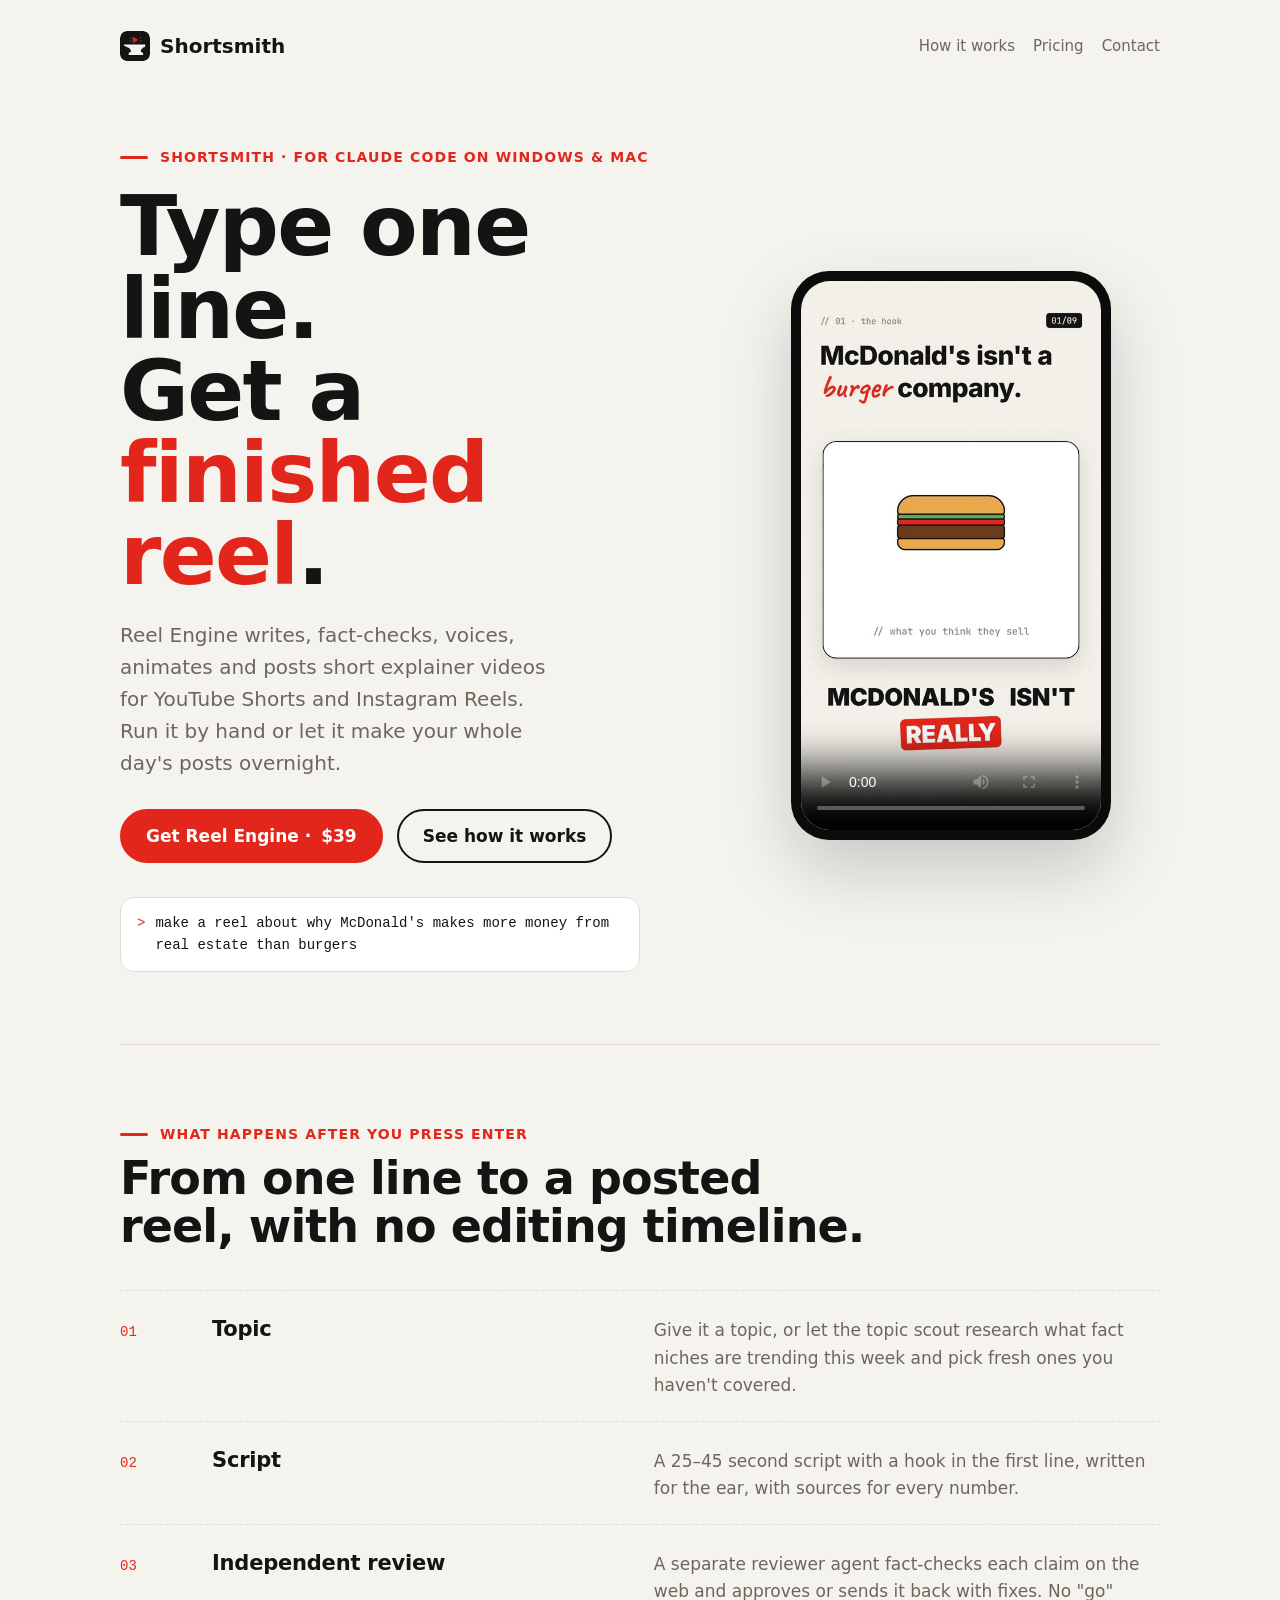
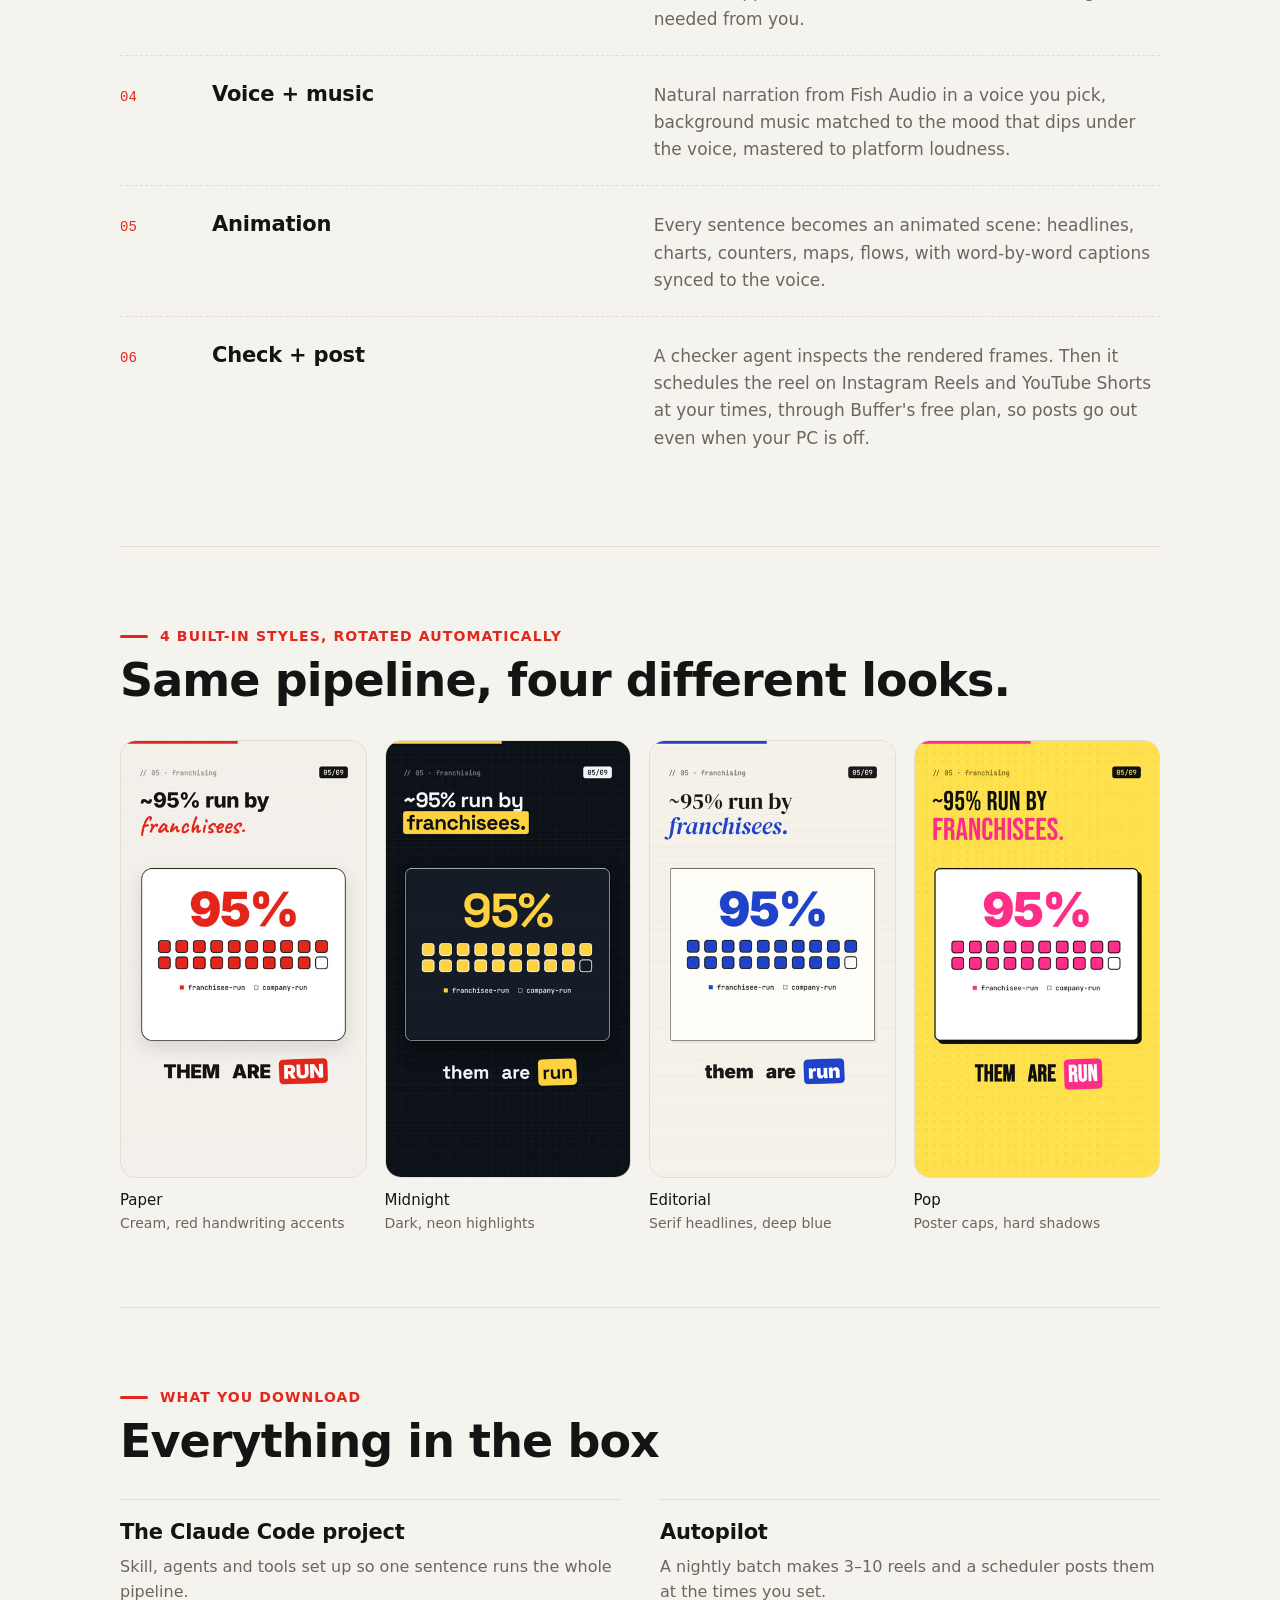
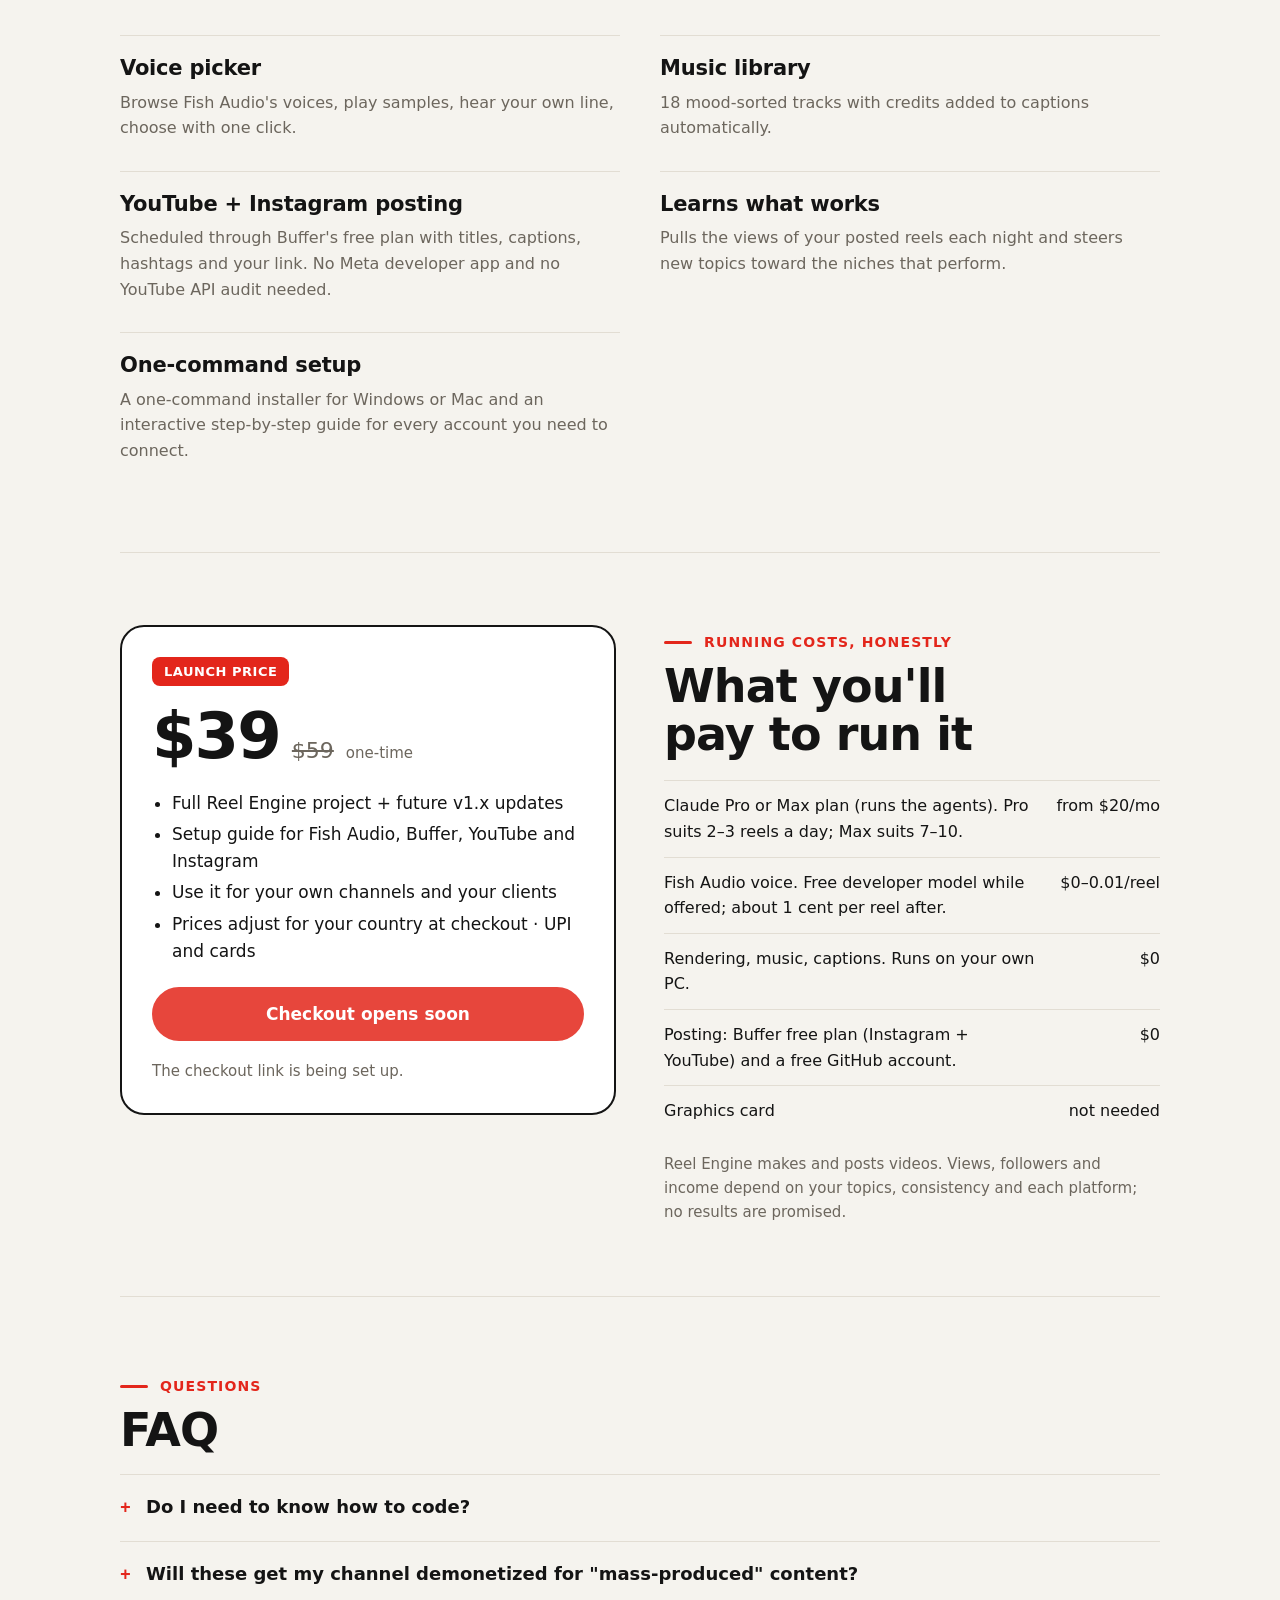
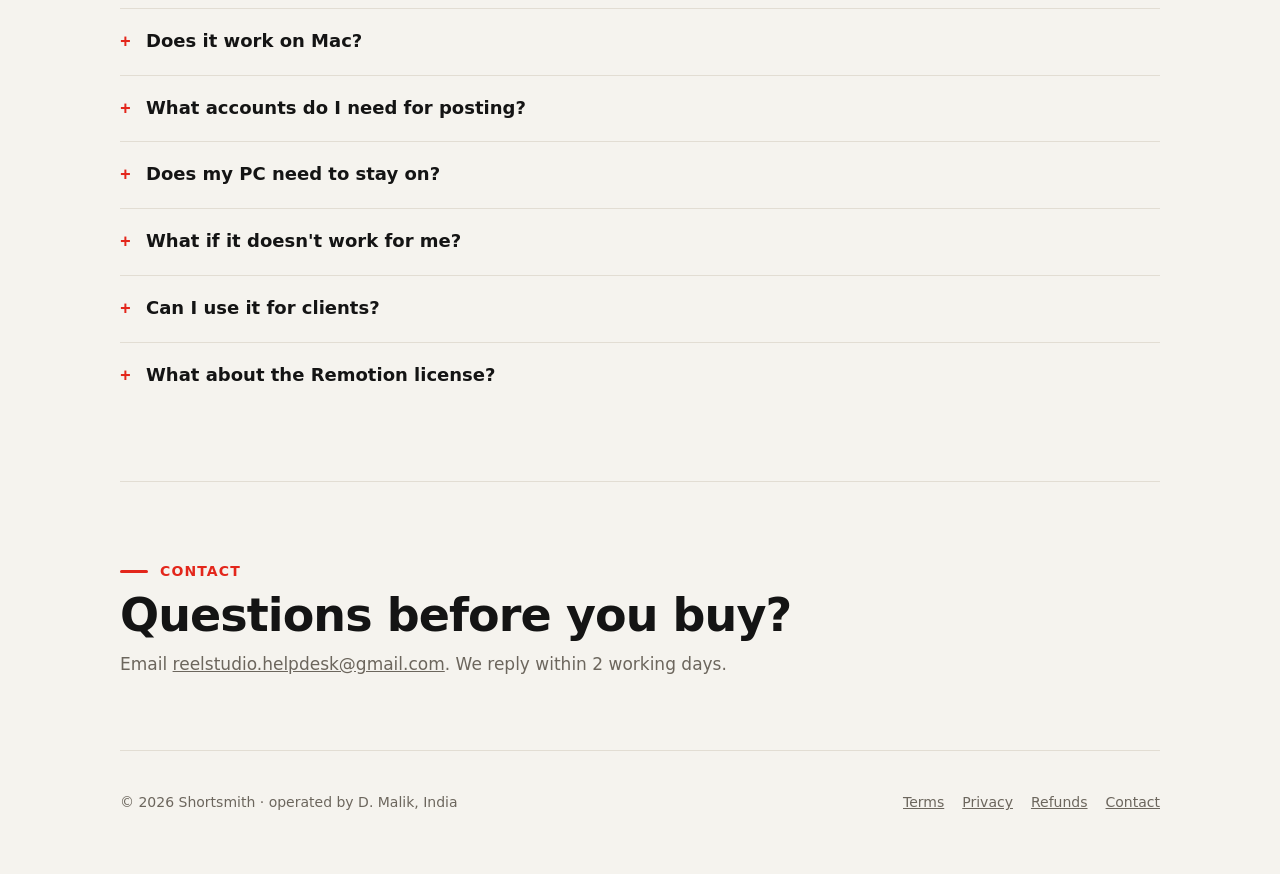
==== commit f05f2e07: "site: Shortsmith logo in header and as favicon; Windows & Mac copy Co-Authored-By: Claude Opus 5.5 <" ====
--- a/index.html
+++ b/index.html
@@ -7,15 +7,19 @@
 <meta name="description" content="A Claude Code system that writes, fact-checks, voices, animates and posts short explainer reels for YouTube Shorts and Instagram Reels.">
 <link rel="preconnect" href="https://fonts.googleapis.com">
 <link rel="stylesheet" href="https://fonts.googleapis.com/css2?family=Bricolage+Grotesque:opsz,wght@12..96,500;12..96,700;12..96,800&family=Figtree:wght@400;500;600&family=JetBrains+Mono:wght@500&display=swap">
+<link rel="icon" href="logo.svg" type="image/svg+xml">
+<link rel="icon" href="favicon-32.png" sizes="32x32" type="image/png">
+<link rel="apple-touch-icon" href="apple-touch-icon.png">
 <link rel="stylesheet" href="style.css">
 </head>
 <body>
 
 
 <div class="wrap">
+  <div class="top"><a class="brand" href="index.html"><img src="logo.svg" alt="" width="30" height="30">Shortsmith</a><nav><a href="#how">How it works</a><a href="#pricing">Pricing</a><a href="#contact">Contact</a></nav></div>
   <header class="hero">
     <div>
-      <span class="eyebrow">Shortsmith · For Claude Code on Windows</span>
+      <span class="eyebrow">Shortsmith · For Claude Code on Windows &amp; Mac</span>
       <h1 style="margin-top:18px">Type one line.<br>Get a <span class="hand">finished reel</span>.</h1>
       <p class="lede">Reel Engine writes, fact-checks, voices, animates and posts short explainer videos for YouTube Shorts and Instagram Reels. Run it by hand or let it make your whole day's posts overnight.</p>
       <div class="ctas">
@@ -63,7 +67,7 @@
       <div><h3>Music library</h3><p>18 mood-sorted tracks with credits added to captions automatically.</p></div>
       <div><h3>YouTube + Instagram posting</h3><p>Scheduled through Buffer's free plan with titles, captions, hashtags and your link. No Meta developer app and no YouTube API audit needed.</p></div>
       <div><h3>Learns what works</h3><p>Pulls the views of your posted reels each night and steers new topics toward the niches that perform.</p></div>
-      <div><h3>One-command setup</h3><p>A Windows installer script and a step-by-step guide for every account you need to connect.</p></div>
+      <div><h3>One-command setup</h3><p>A one-command installer for Windows or Mac and an interactive step-by-step guide for every account you need to connect.</p></div>
     </div>
   </section>
 
@@ -102,7 +106,7 @@
     <div style="margin-top:20px">
       <details><summary>Do I need to know how to code?</summary><p>No. You run one setup script, paste a few keys, and talk to Claude Code in plain English. Knowing a little helps if you want to design your own scene styles.</p></details>
       <details><summary>Will these get my channel demonetized for "mass-produced" content?</summary><p>YouTube's inauthentic-content rules target templated, repetitive videos. Reel Engine researches each topic, rotates four visual styles, varies scene layouts and music, and has a reviewer reject weak or repeated scripts. Posting fewer, better reels on YouTube (3–4 a day) and more on Instagram is the default setting.</p></details>
-      <details><summary>Does it work on Mac?</summary><p>Version 1 is built and tested for Windows 10/11. The core runs anywhere Node and Python run, but the installer and scheduler are Windows-only for now.</p></details>
+      <details><summary>Does it work on Mac?</summary><p>Yes. You get both versions: Windows 10/11 and macOS 13 or newer, each with its own installer and nightly scheduler.</p></details>
       <details><summary>What accounts do I need for posting?</summary><p>A free Buffer account with your Instagram Professional (Creator or Business) account and YouTube channel connected, plus a free GitHub account that hosts the videos for Buffer to pick up. No Facebook developer app and no YouTube API audit.</p></details>
       <details><summary>Does my PC need to stay on?</summary><p>Only while the nightly batch makes the reels (about 20–40 minutes per reel). Buffer posts them later at your times, with your PC off.</p></details>
       <details><summary>What if it doesn't work for me?</summary><p>Email us and we'll help you get it running. If we can't, you get a full refund within 7 days of purchase. See the <a href="refund.html">refund policy</a>.</p></details>
--- a/style.css
+++ b/style.css
@@ -82,6 +82,7 @@
 .doc .updated{color:var(--muted); margin-top:10px; font-size:15px}
 .top{display:flex; justify-content:space-between; align-items:center; padding-block:22px; gap:16px; flex-wrap:wrap}
 .top a{text-decoration:none; font-family:var(--display); font-weight:800; font-size:20px}
+.top .brand{display:inline-flex; align-items:center; gap:10px; color:var(--ink)} .top .brand img{border-radius:7px; display:block}
 .top nav{display:flex; gap:18px; font-size:15px; flex-wrap:wrap} .top nav a{font:500 15px var(--body); color:var(--muted)}
 footer nav{display:flex; gap:18px; flex-wrap:wrap} footer nav a{color:var(--muted)}
 .card .tag{justify-self:start}
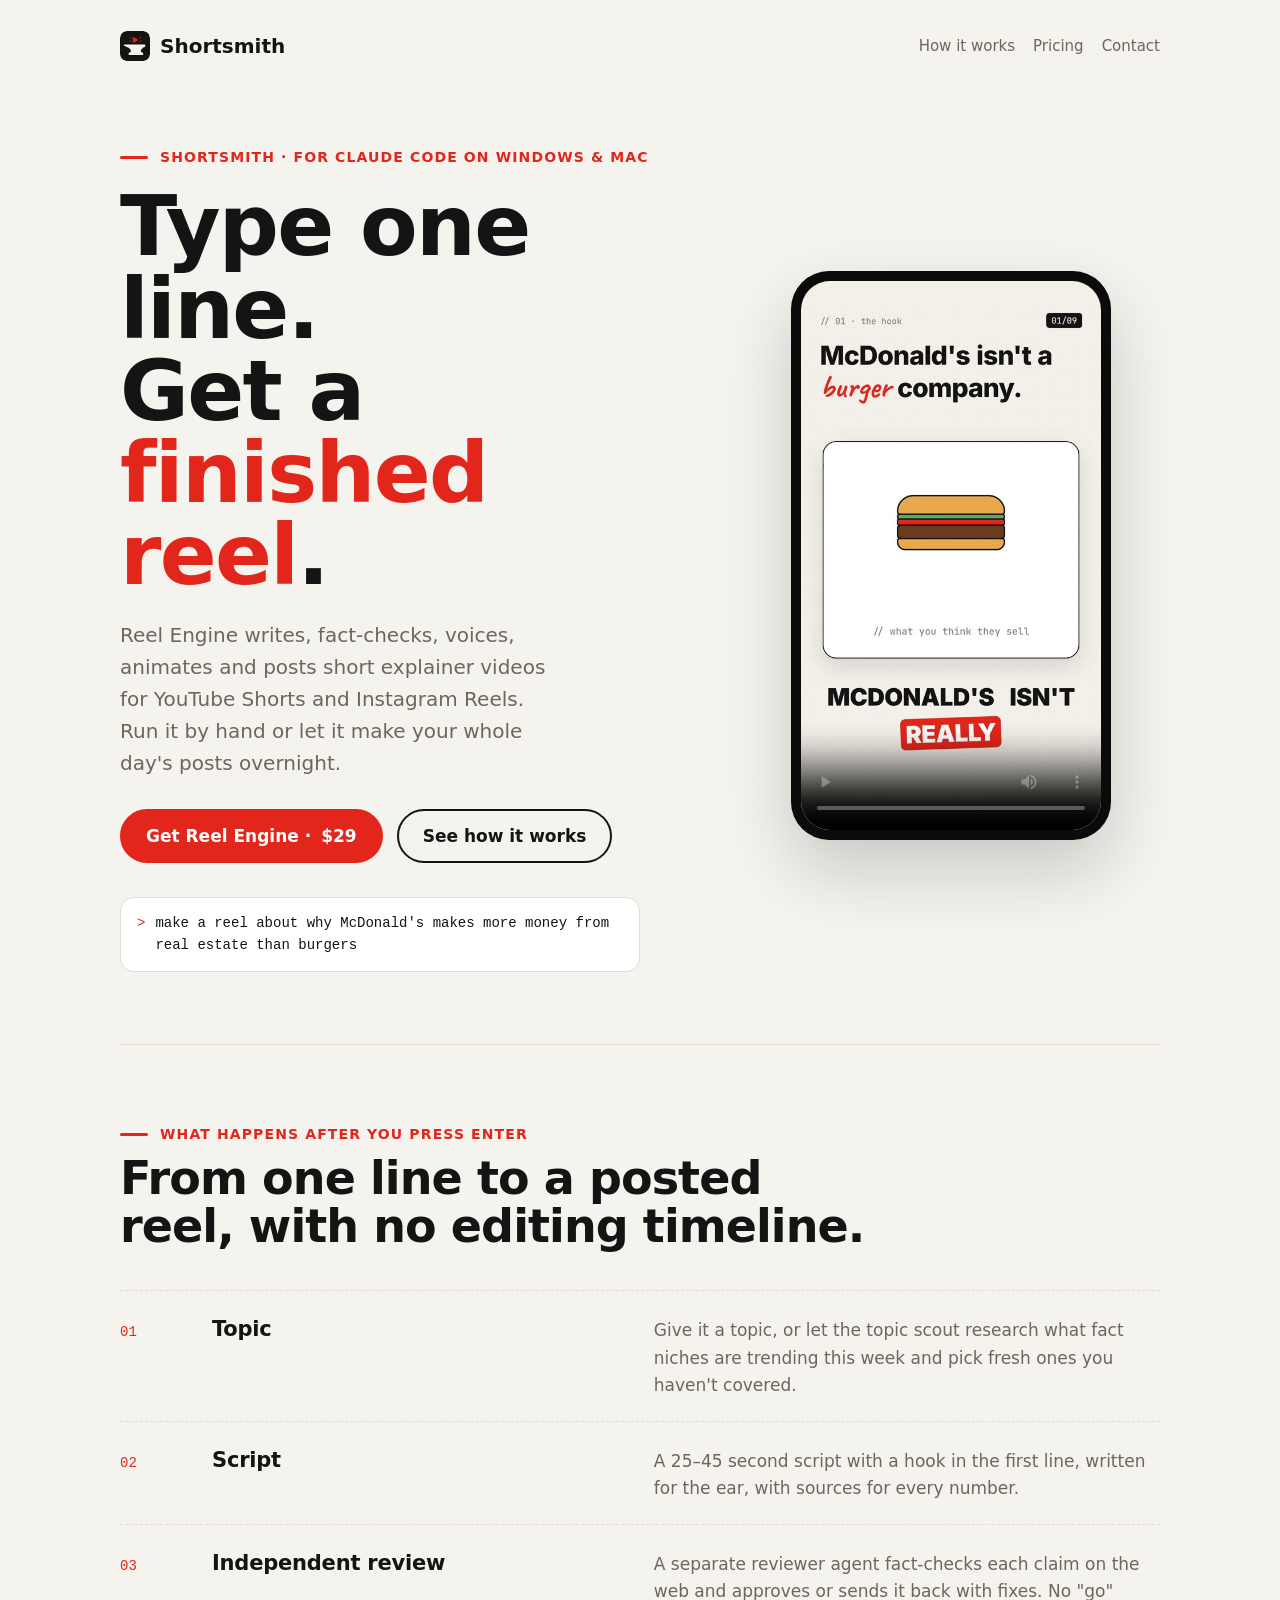
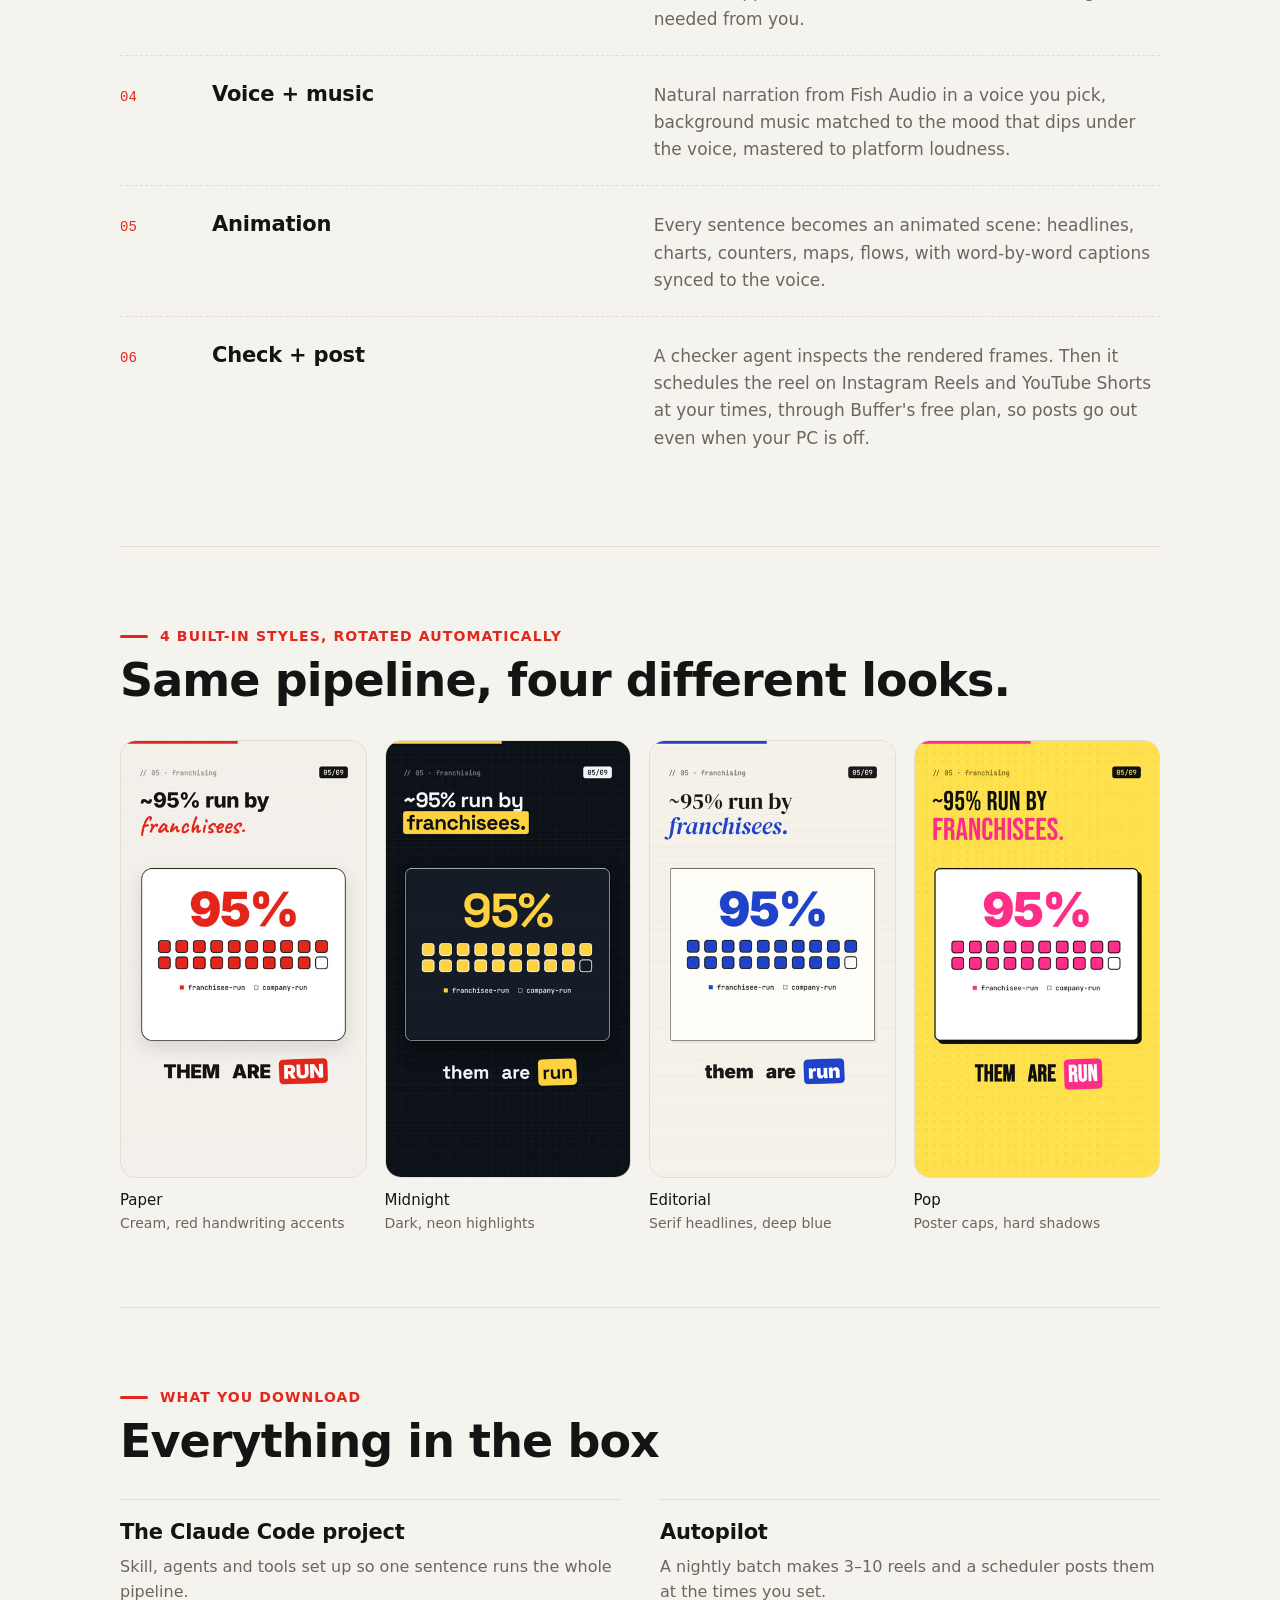
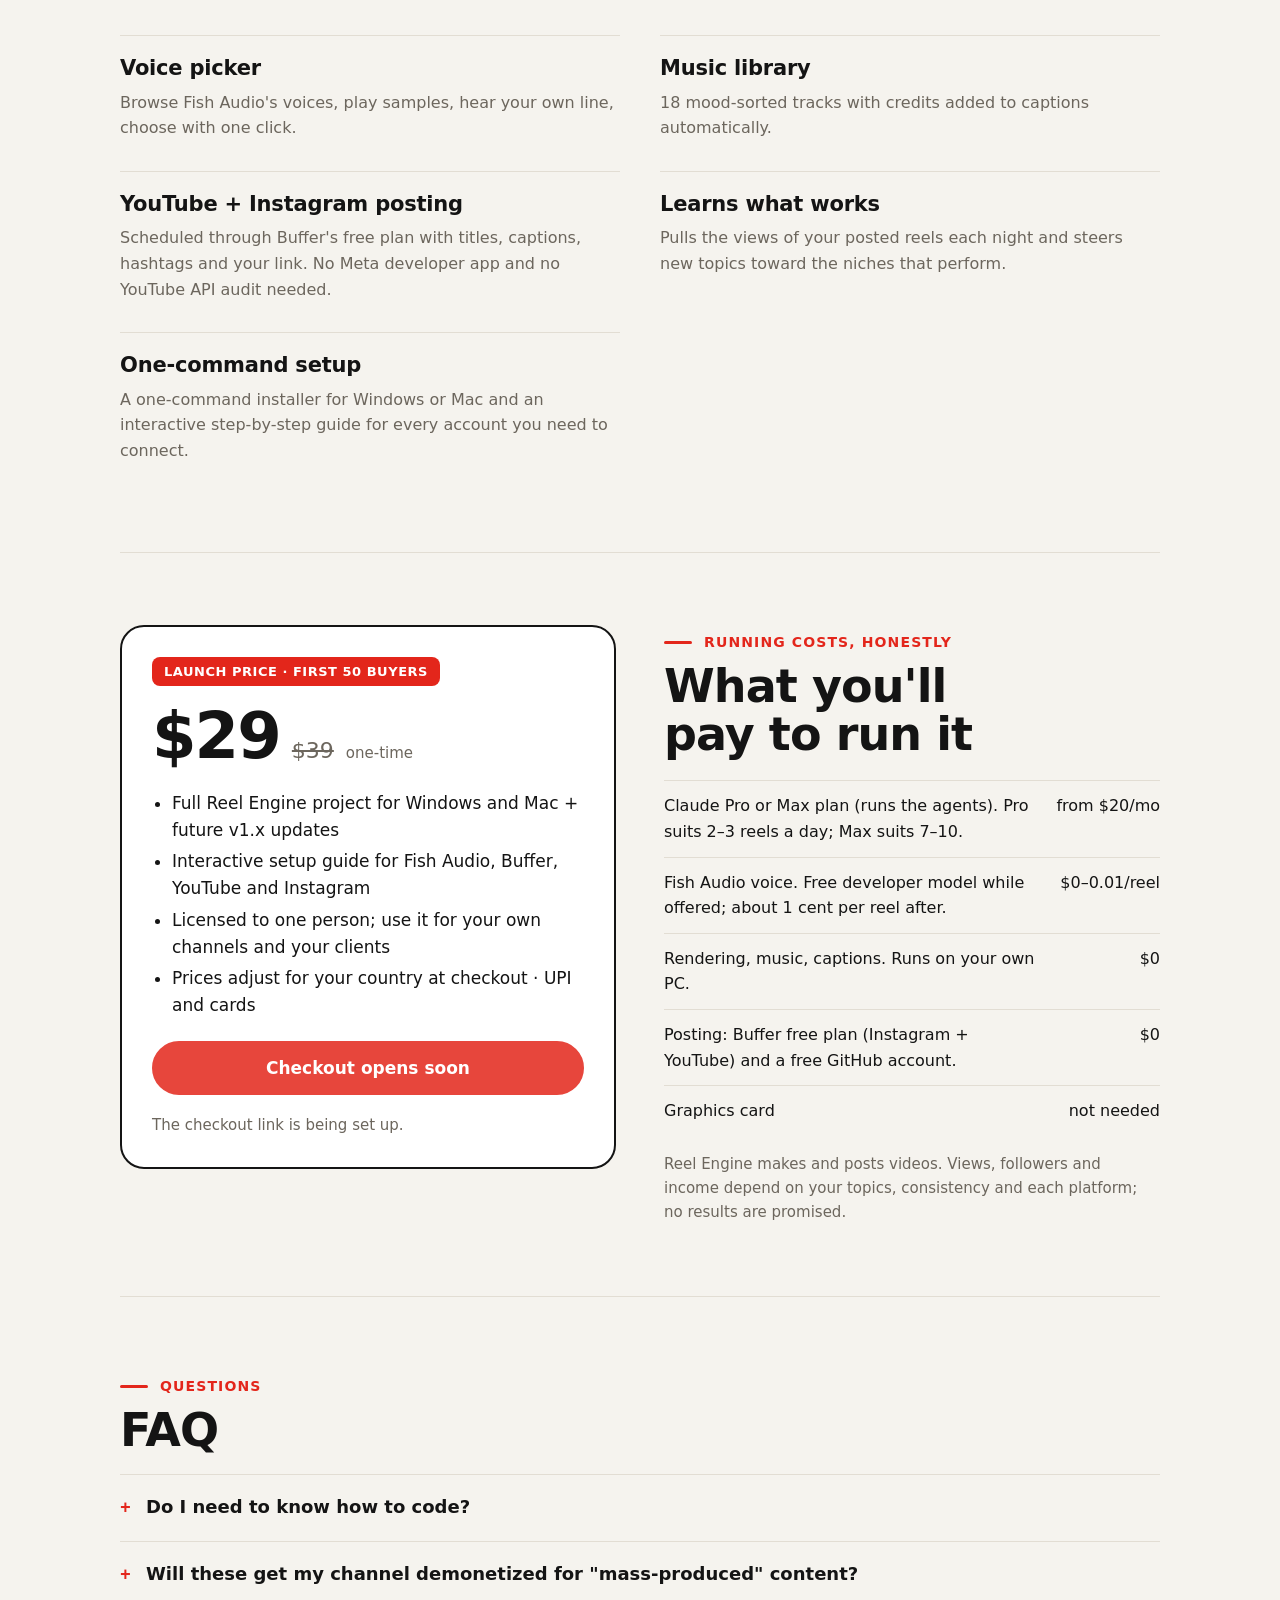
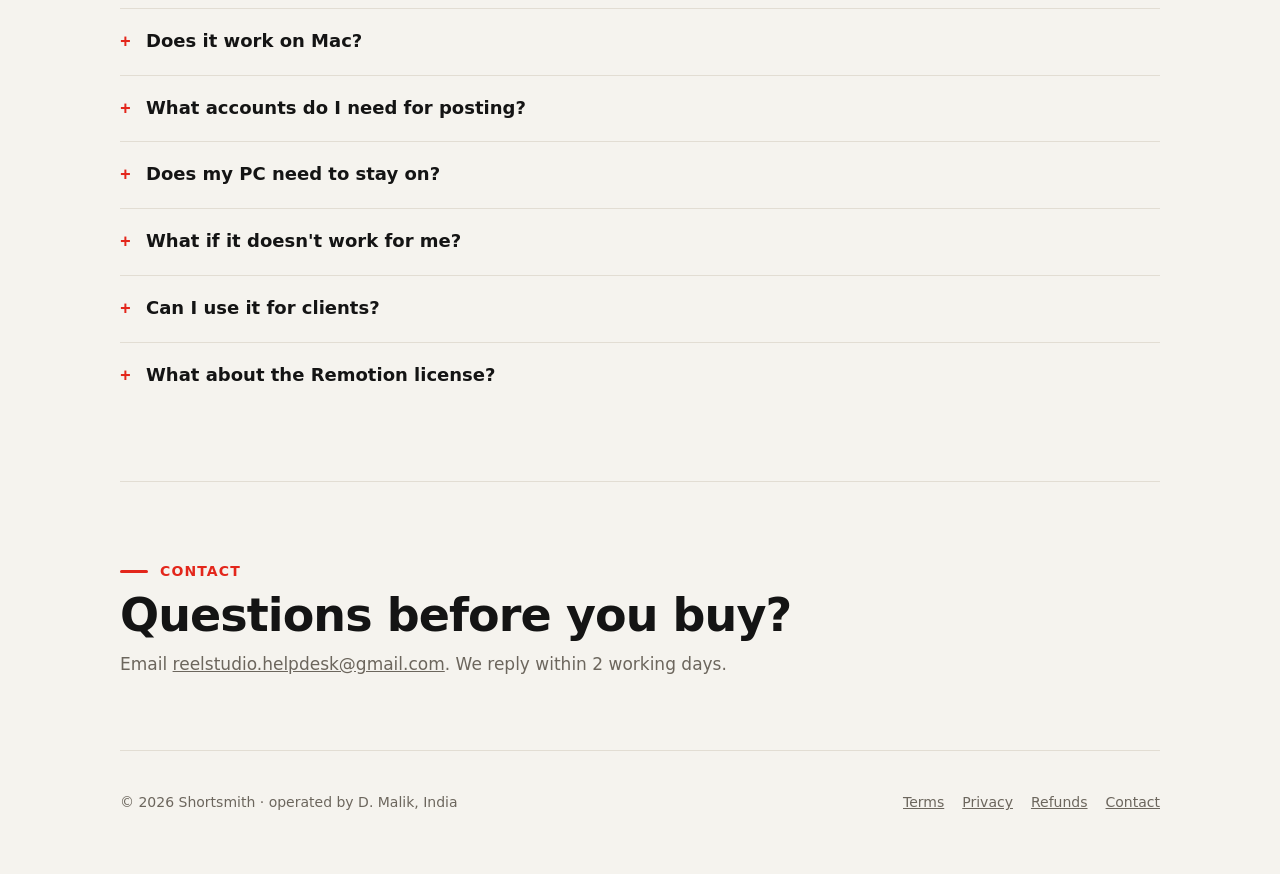
==== commit 9ddffee0: "site: $29 launch price for first 50 buyers, then $39 Co-Authored-By: Claude Opus 5.5 <noreply@anthro" ====
--- a/index.html
+++ b/index.html
@@ -23,7 +23,7 @@
       <h1 style="margin-top:18px">Type one line.<br>Get a <span class="hand">finished reel</span>.</h1>
       <p class="lede">Reel Engine writes, fact-checks, voices, animates and posts short explainer videos for YouTube Shorts and Instagram Reels. Run it by hand or let it make your whole day's posts overnight.</p>
       <div class="ctas">
-        <a class="btn primary" id="buy" href="#pricing">Get Reel Engine · <span class="price-inline">$39</span></a>
+        <a class="btn primary" id="buy" href="#pricing">Get Reel Engine · <span class="price-inline">$29</span></a>
         <a class="btn" href="#how">See how it works</a>
       </div>
       <div class="prompt"><b>&gt;</b><span>make a reel about why McDonald's makes more money from real estate than burgers</span></div>
@@ -74,12 +74,12 @@
   <section id="pricing">
     <div class="price-wrap">
       <div class="card">
-        <span class="badge">Launch price</span>
-        <div class="amount"><strong>$39</strong><s>$59</s><span class="note">one-time</span></div>
+        <span class="badge">Launch price · first 50 buyers</span>
+        <div class="amount"><strong>$29</strong><s>$39</s><span class="note">one-time</span></div>
         <ul>
-          <li>Full Reel Engine project + future v1.x updates</li>
-          <li>Setup guide for Fish Audio, Buffer, YouTube and Instagram</li>
-          <li>Use it for your own channels and your clients</li>
+          <li>Full Reel Engine project for Windows and Mac + future v1.x updates</li>
+          <li>Interactive setup guide for Fish Audio, Buffer, YouTube and Instagram</li>
+          <li>Licensed to one person; use it for your own channels and your clients</li>
           <li>Prices adjust for your country at checkout · UPI and cards</li>
         </ul>
         <a class="btn primary" id="buy2" href="#pricing" style="justify-content:center">Get Reel Engine</a>
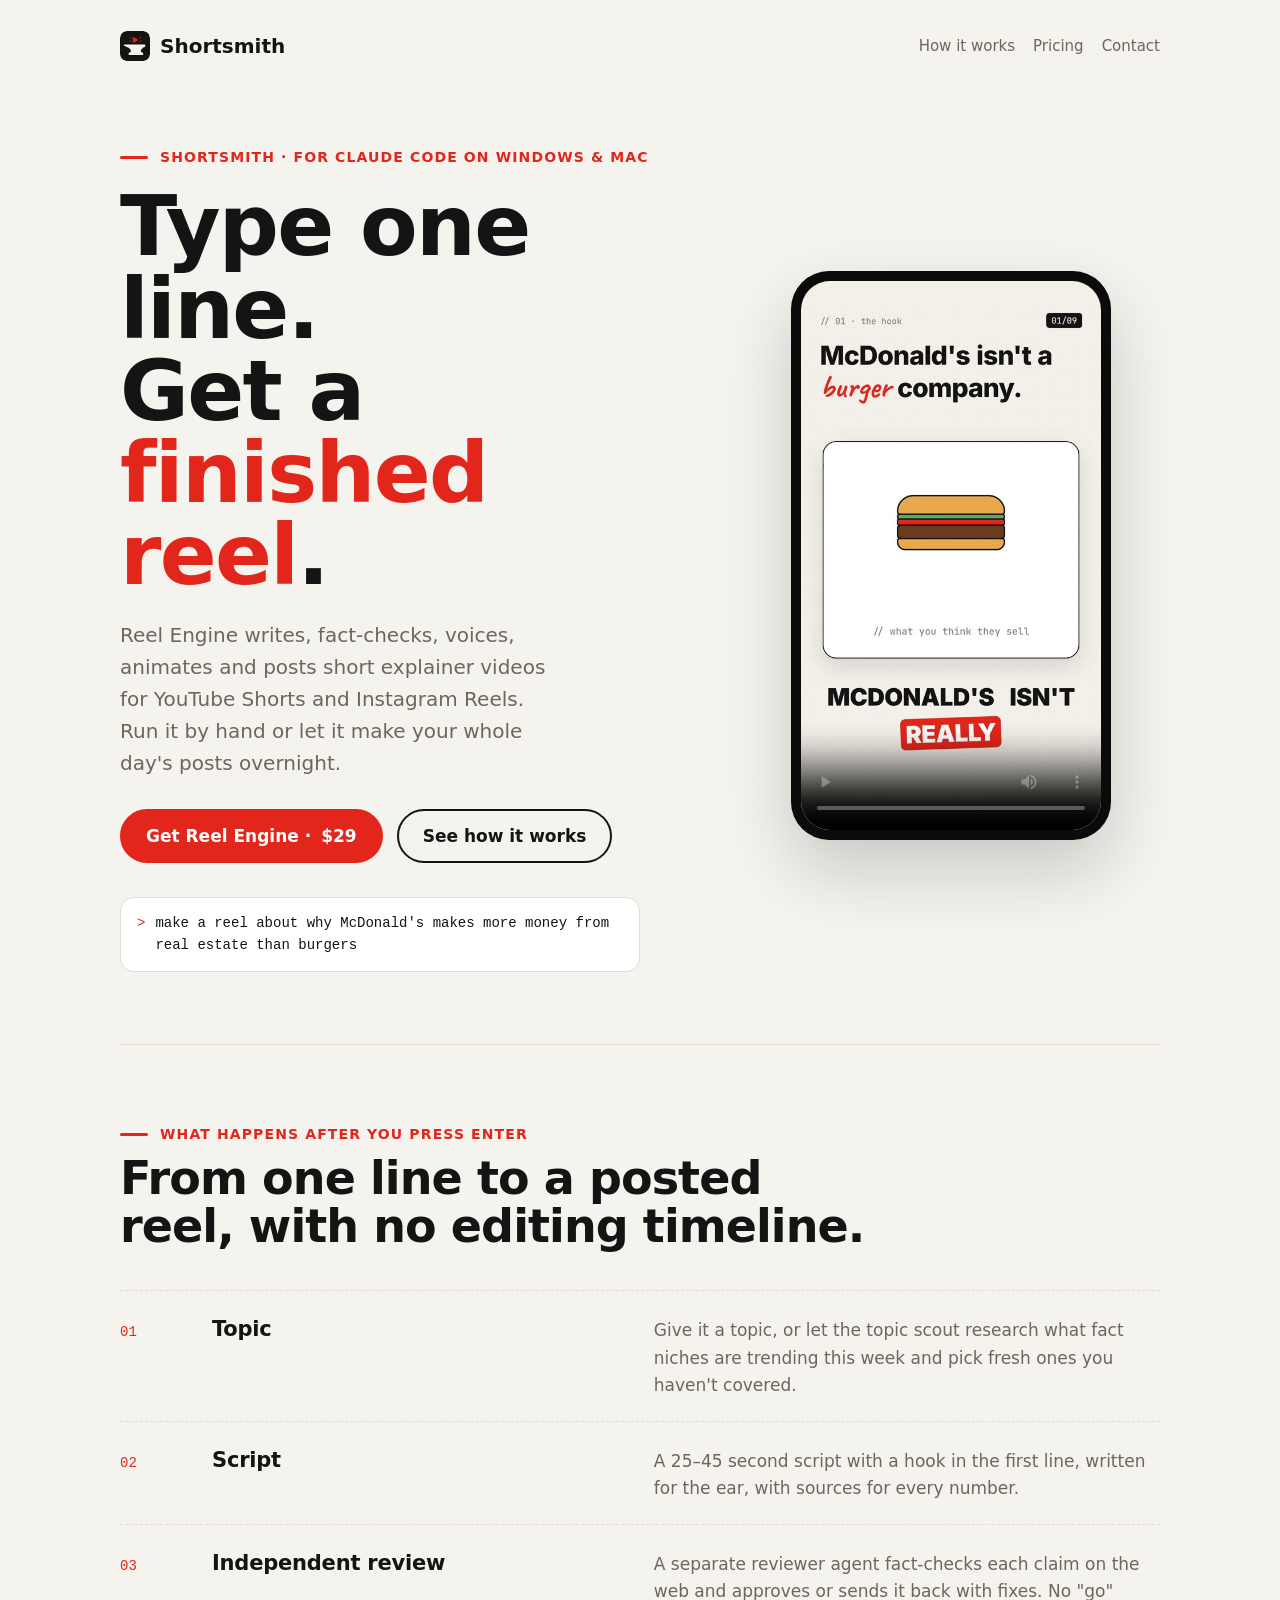
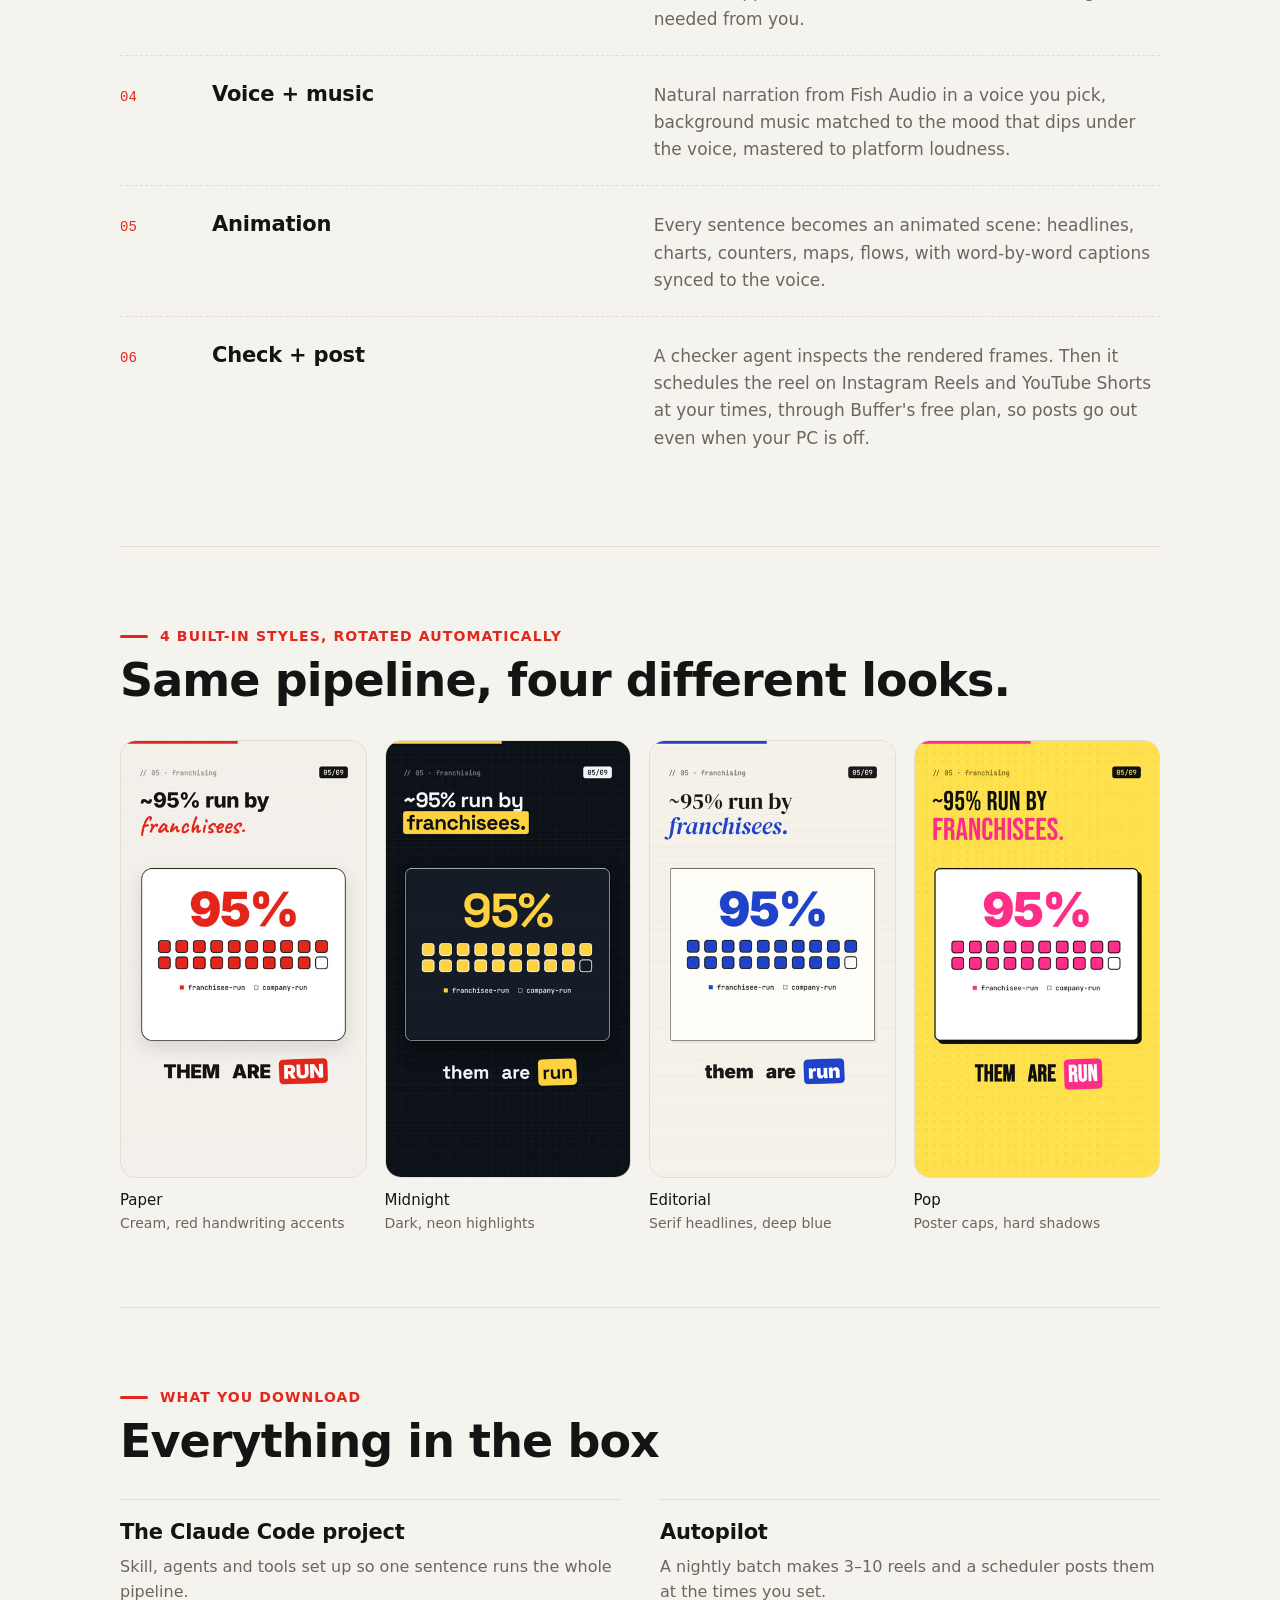
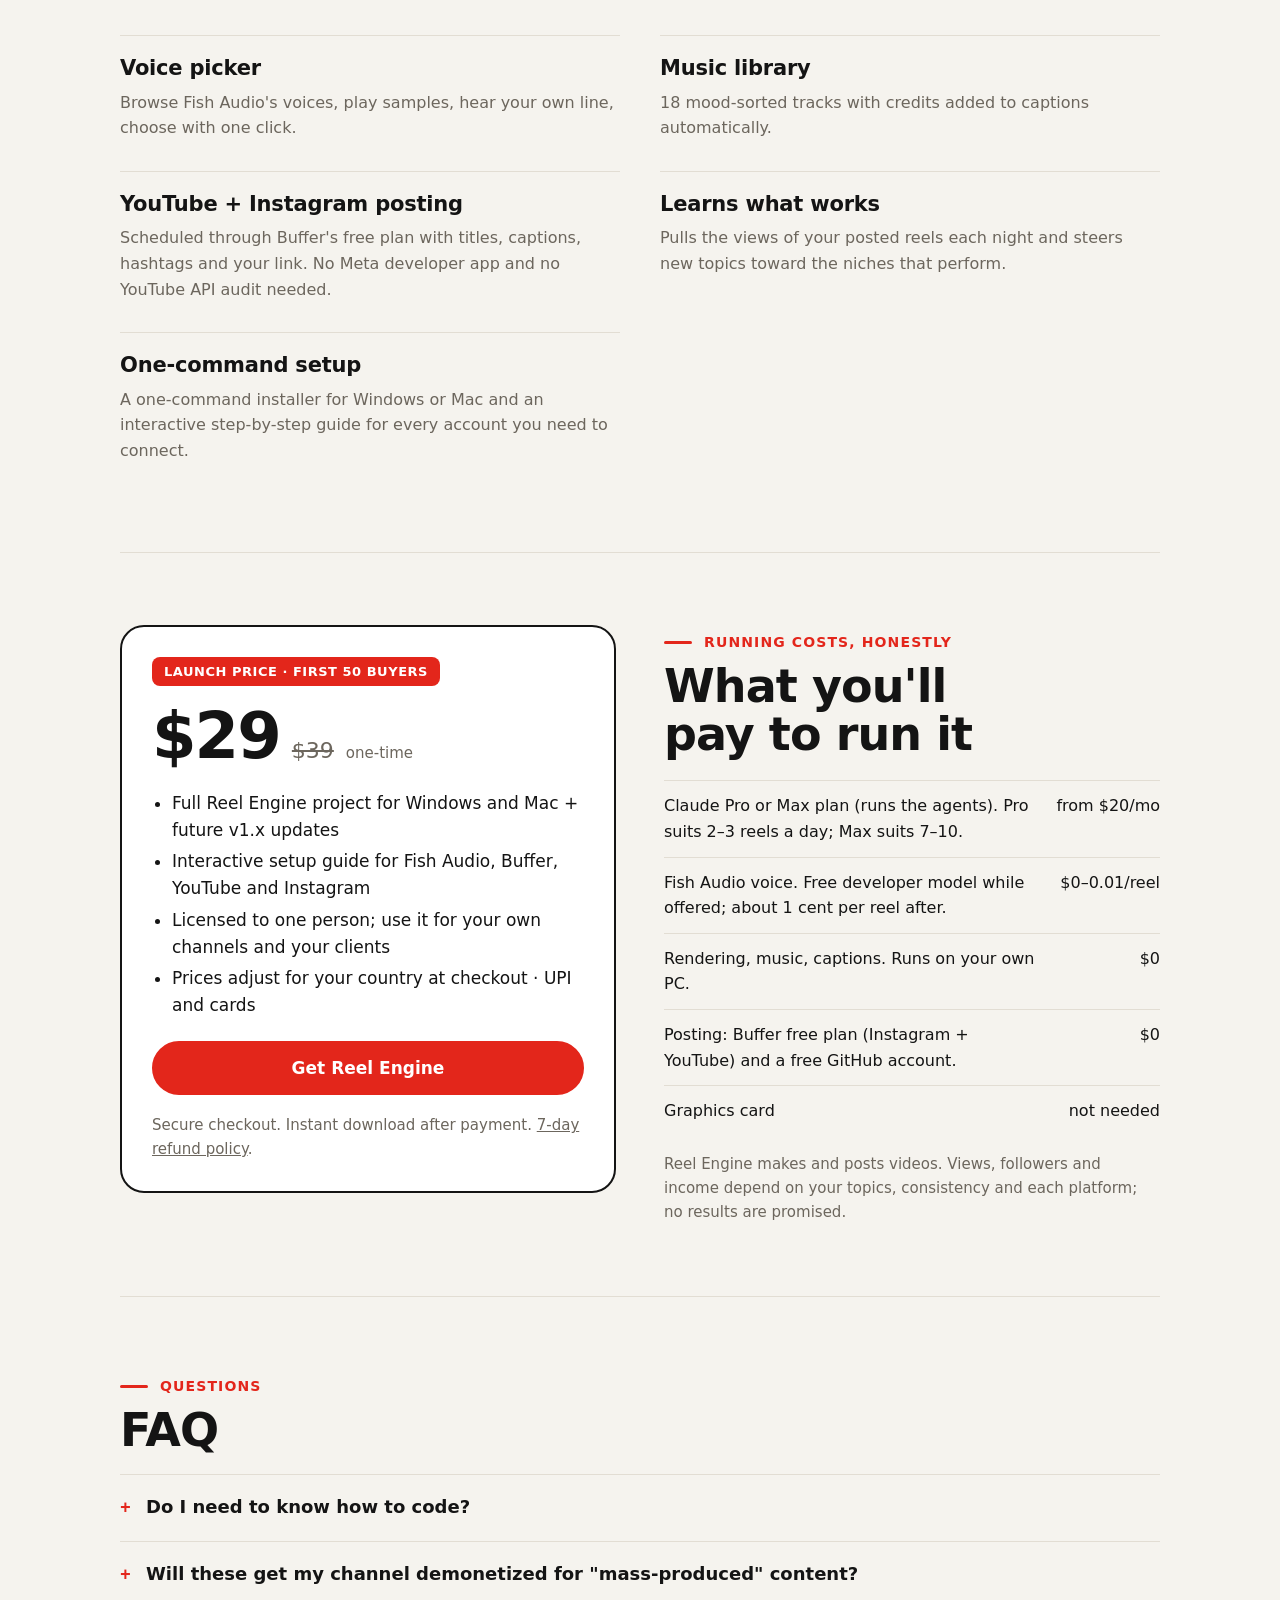
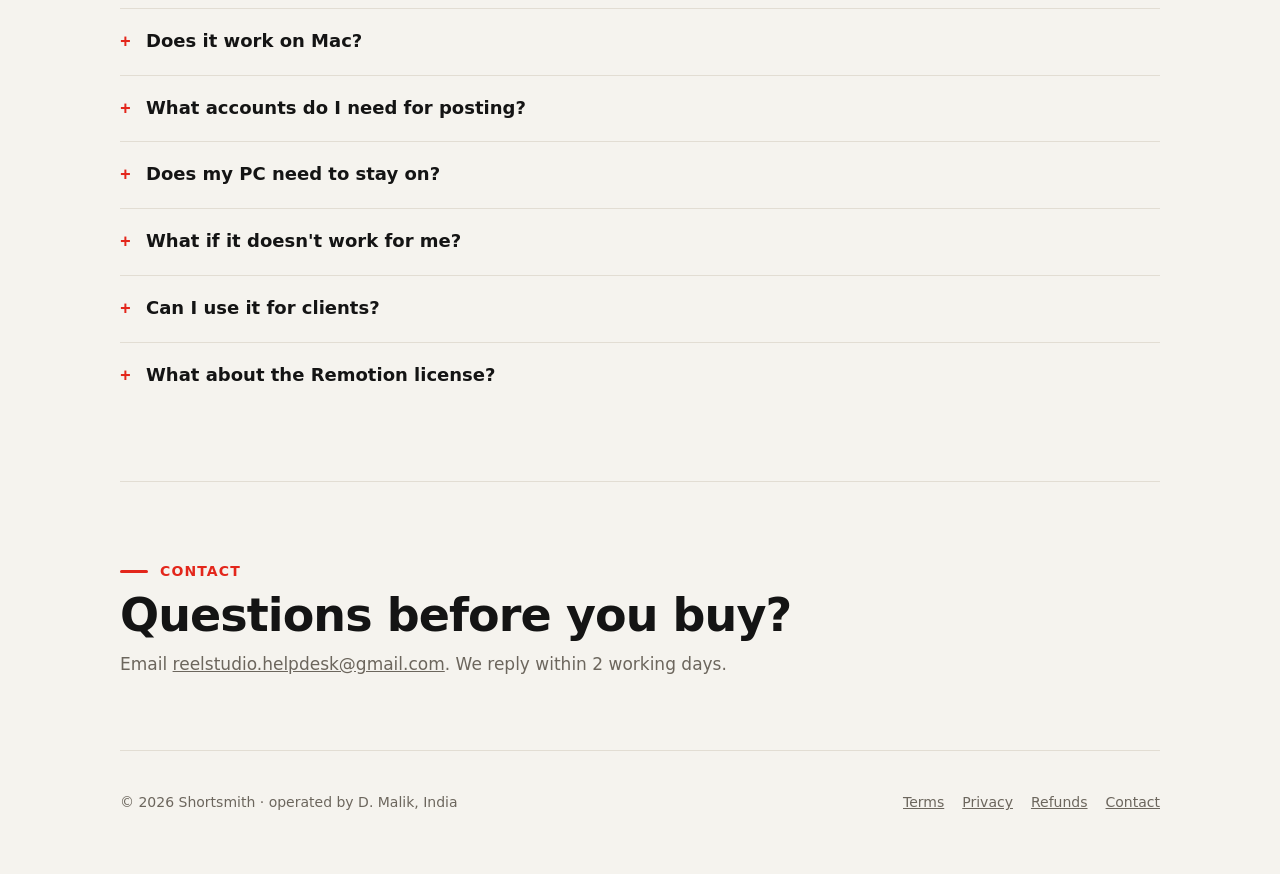
==== commit e705dfe5: "Go live: Dodo checkout link for Reel Engine Co-Authored-By: Claude Opus 5.5 <noreply@anthropic.com> " ====
--- a/index.html
+++ b/index.html
@@ -126,7 +126,7 @@
 
 <script>
 // Set the checkout link here once the product is live.
-const CHECKOUT_URL = "CHECKOUT_URL_HERE";
+const CHECKOUT_URL = "https://checkout.dodopayments.com/buy/pdt_0NsdIszzQNCjHw8HUu0WQ?quantity=1";
 const live = /^https:\/\//.test(CHECKOUT_URL);
 for (const id of ["buy", "buy2"]) {
   const a = document.getElementById(id);
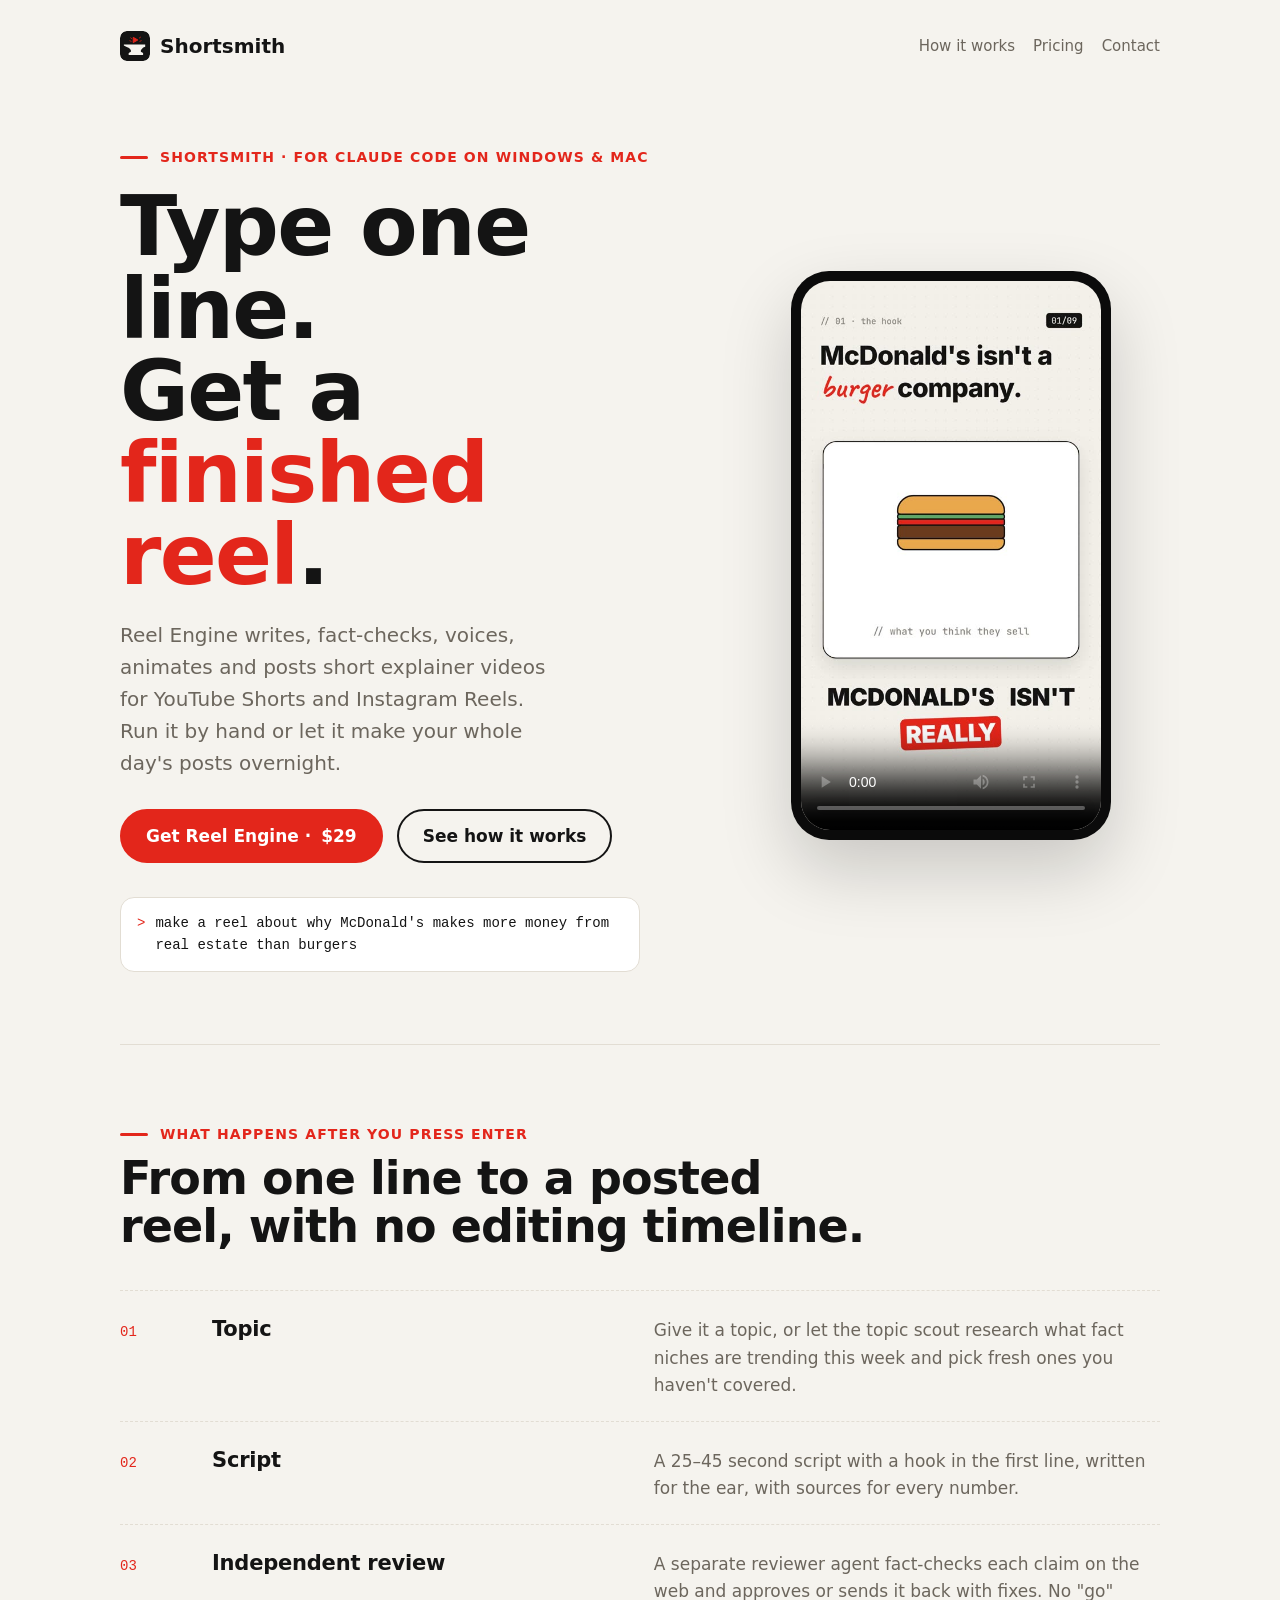
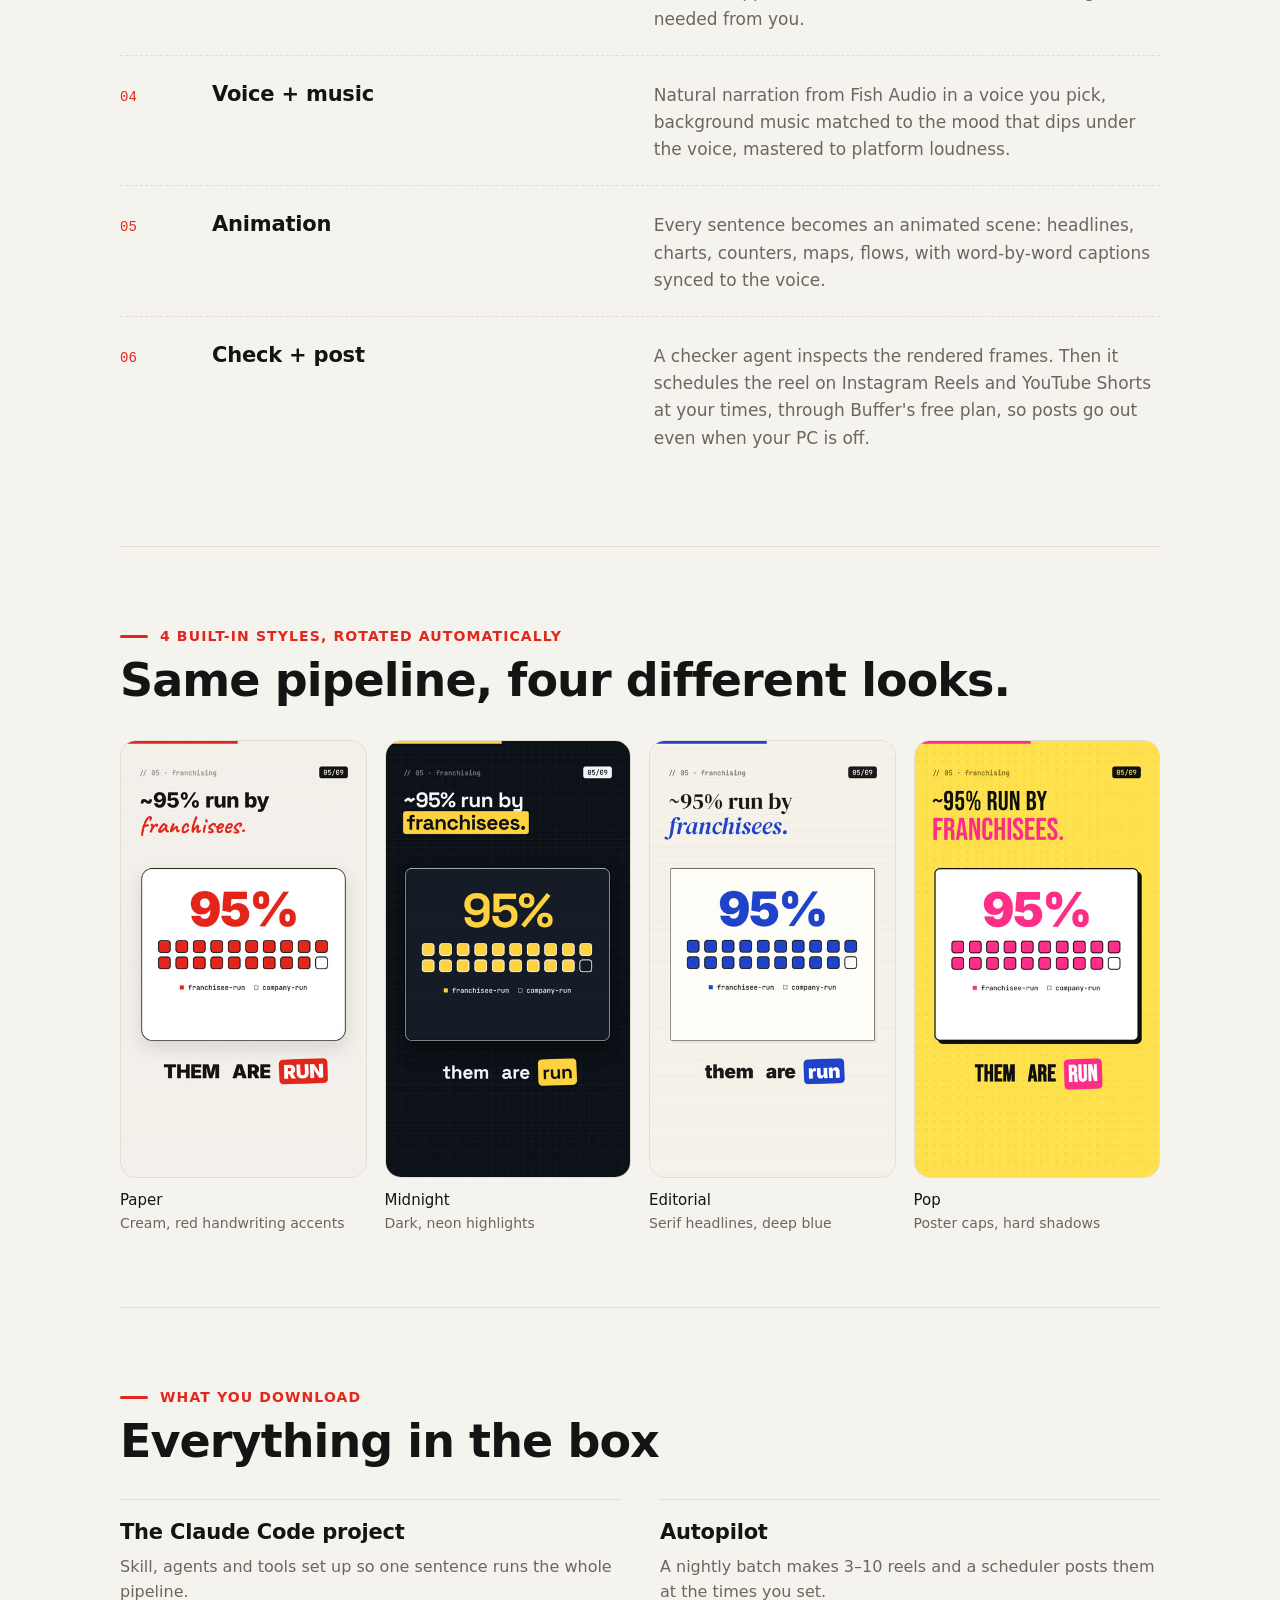
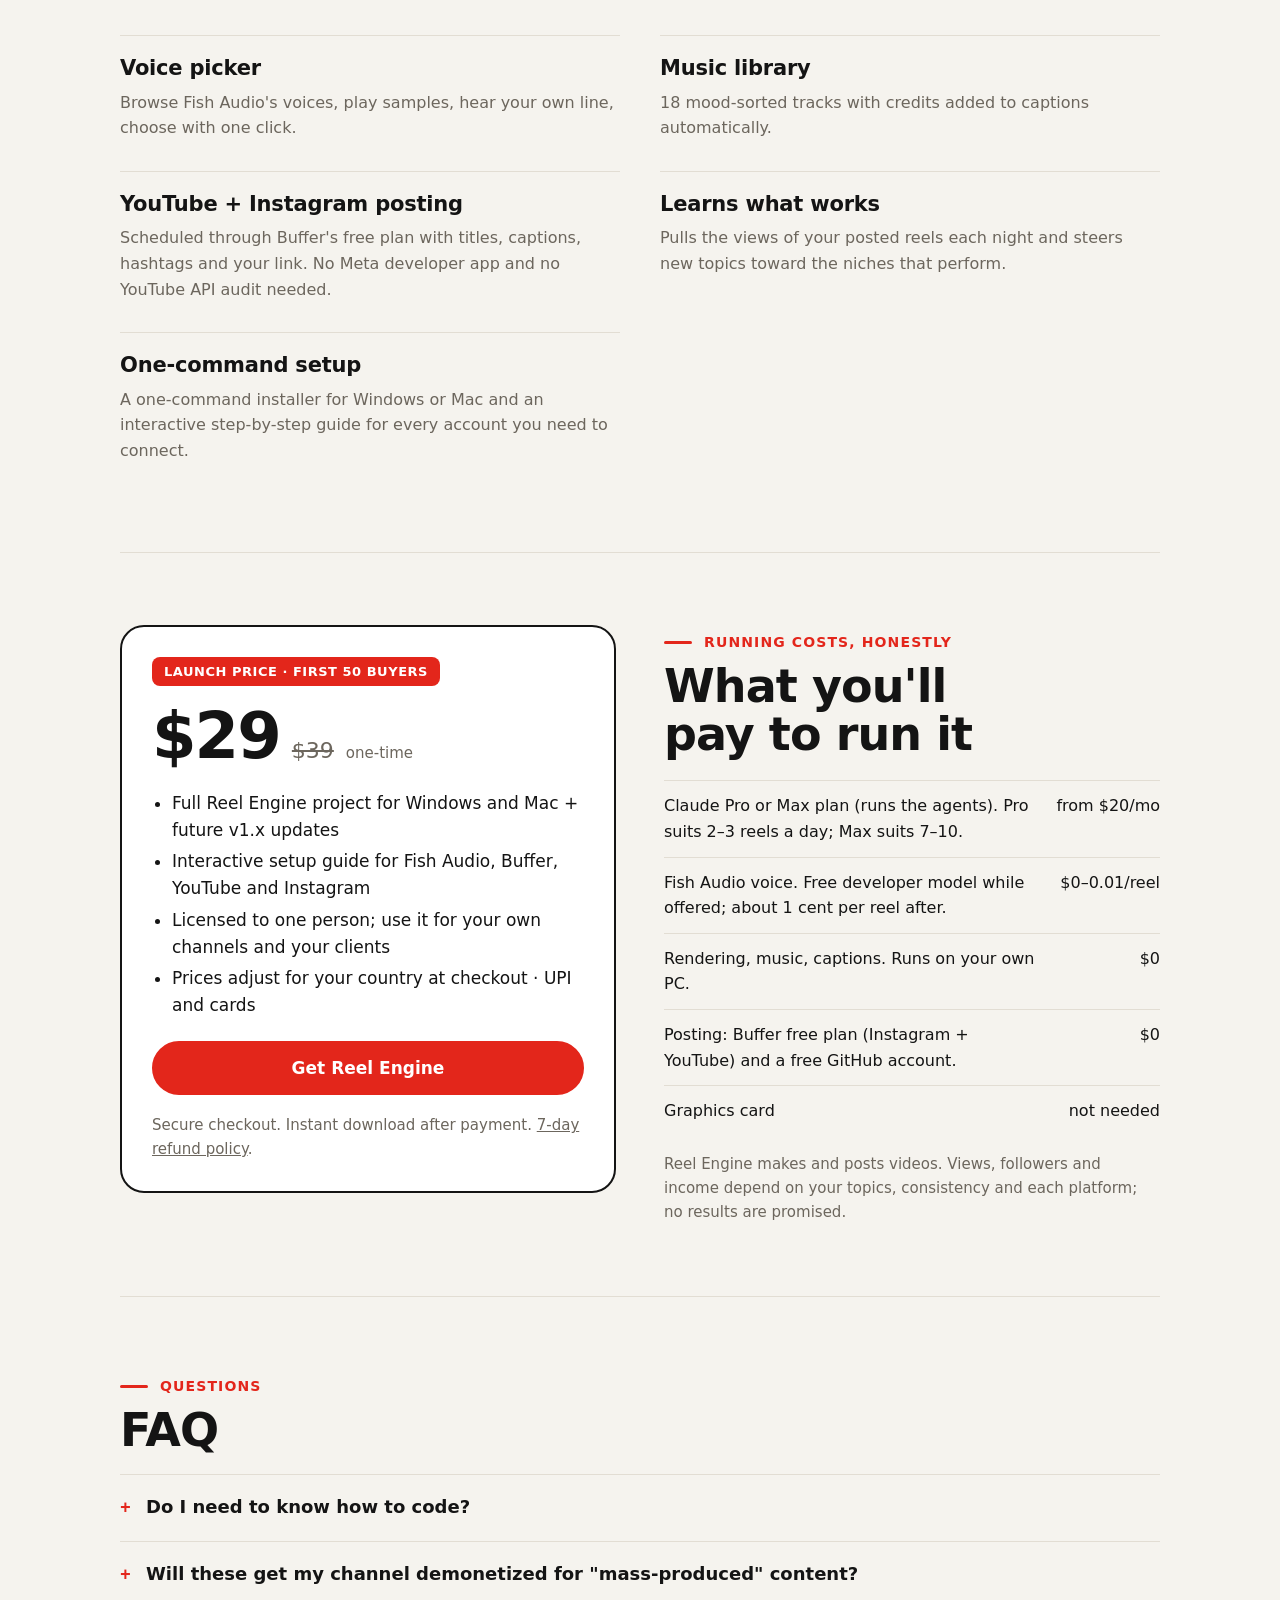
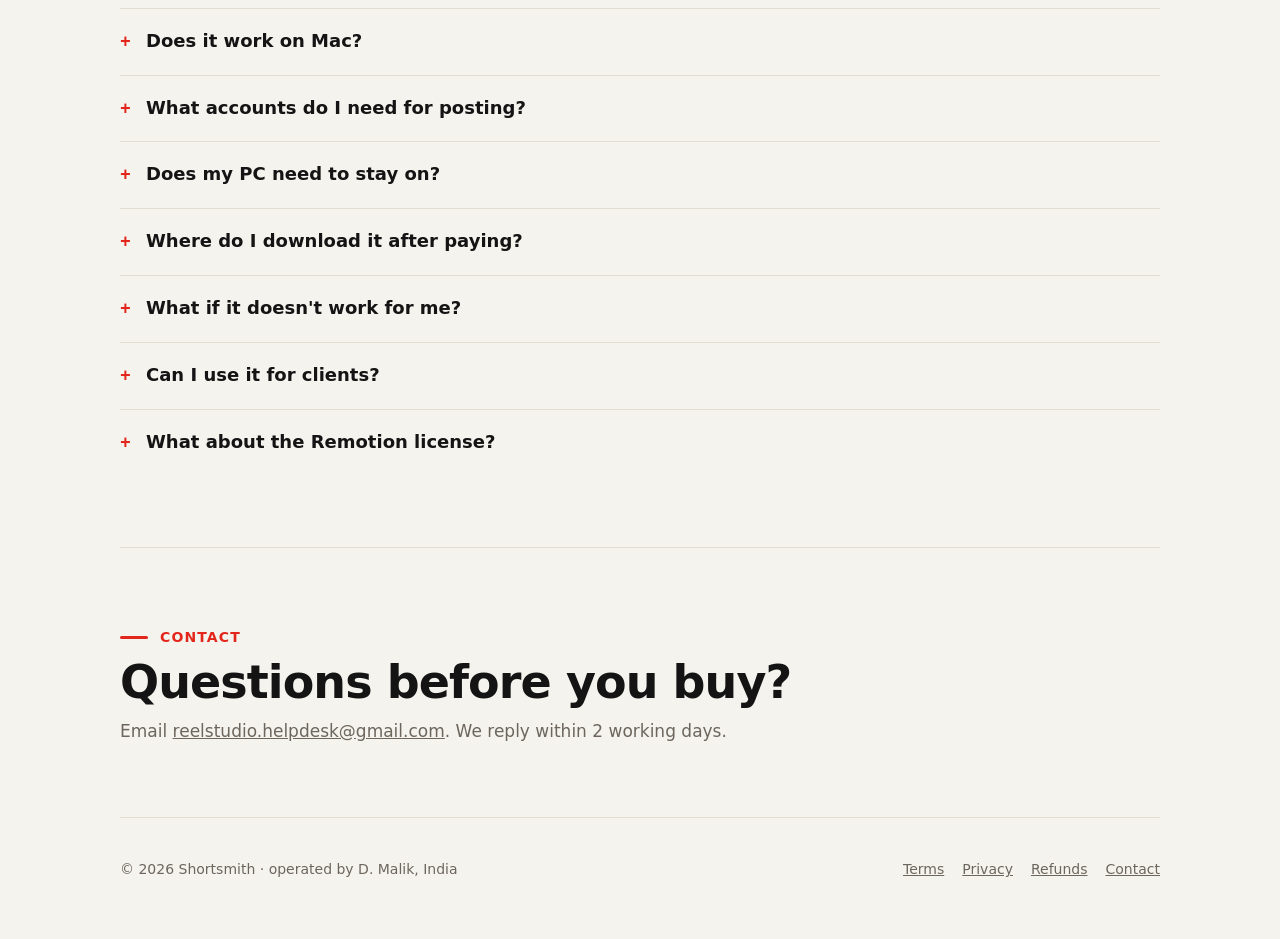
==== commit 53acaa0c: "Thank-you page after checkout + download FAQ Co-Authored-By: Claude Opus 5.5 <noreply@anthropic.com>" ====
--- a/index.html
+++ b/index.html
@@ -109,6 +109,7 @@
       <details><summary>Does it work on Mac?</summary><p>Yes. You get both versions: Windows 10/11 and macOS 13 or newer, each with its own installer and nightly scheduler.</p></details>
       <details><summary>What accounts do I need for posting?</summary><p>A free Buffer account with your Instagram Professional (Creator or Business) account and YouTube channel connected, plus a free GitHub account that hosts the videos for Buffer to pick up. No Facebook developer app and no YouTube API audit.</p></details>
       <details><summary>Does my PC need to stay on?</summary><p>Only while the nightly batch makes the reels (about 20–40 minutes per reel). Buffer posts them later at your times, with your PC off.</p></details>
+      <details><summary>Where do I download it after paying?</summary><p>Right after payment you land on a thank-you page with an <strong>Open my downloads</strong> button. You'll also get an email titled <em>"Your payment to Shortsmith was successful"</em>: click <strong>Access in your customer portal</strong>, then <strong>View</strong> next to "Reel Engine download" to get the Windows or Mac zip. Your licence key arrives in a separate email. Lost the emails? <a href="https://customer.dodopayments.com/login/bus_0NsHbylpTbf1NpQb2U5pr" target="_blank" rel="noopener">Open the customer portal</a> and enter the email you paid with.</p></details>
       <details><summary>What if it doesn't work for me?</summary><p>Email us and we'll help you get it running. If we can't, you get a full refund within 7 days of purchase. See the <a href="refund.html">refund policy</a>.</p></details>
       <details><summary>Can I use it for clients?</summary><p>Yes. Videos you make are yours. The license covers one creator or a team of up to 3; you can't resell or share the system itself.</p></details>
       <details><summary>What about the Remotion license?</summary><p>Remotion, the animation engine, is free for individuals and companies of up to 3 people. Larger companies need their own Remotion license.</p></details>
@@ -126,7 +127,7 @@
 
 <script>
 // Set the checkout link here once the product is live.
-const CHECKOUT_URL = "https://checkout.dodopayments.com/buy/pdt_0NsdIszzQNCjHw8HUu0WQ?quantity=1";
+const CHECKOUT_URL = "https://checkout.dodopayments.com/buy/pdt_0NsdIszzQNCjHw8HUu0WQ?quantity=1&redirect_url=" + encodeURIComponent("https://dm-1324.github.io/thanks.html");
 const live = /^https:\/\//.test(CHECKOUT_URL);
 for (const id of ["buy", "buy2"]) {
   const a = document.getElementById(id);
